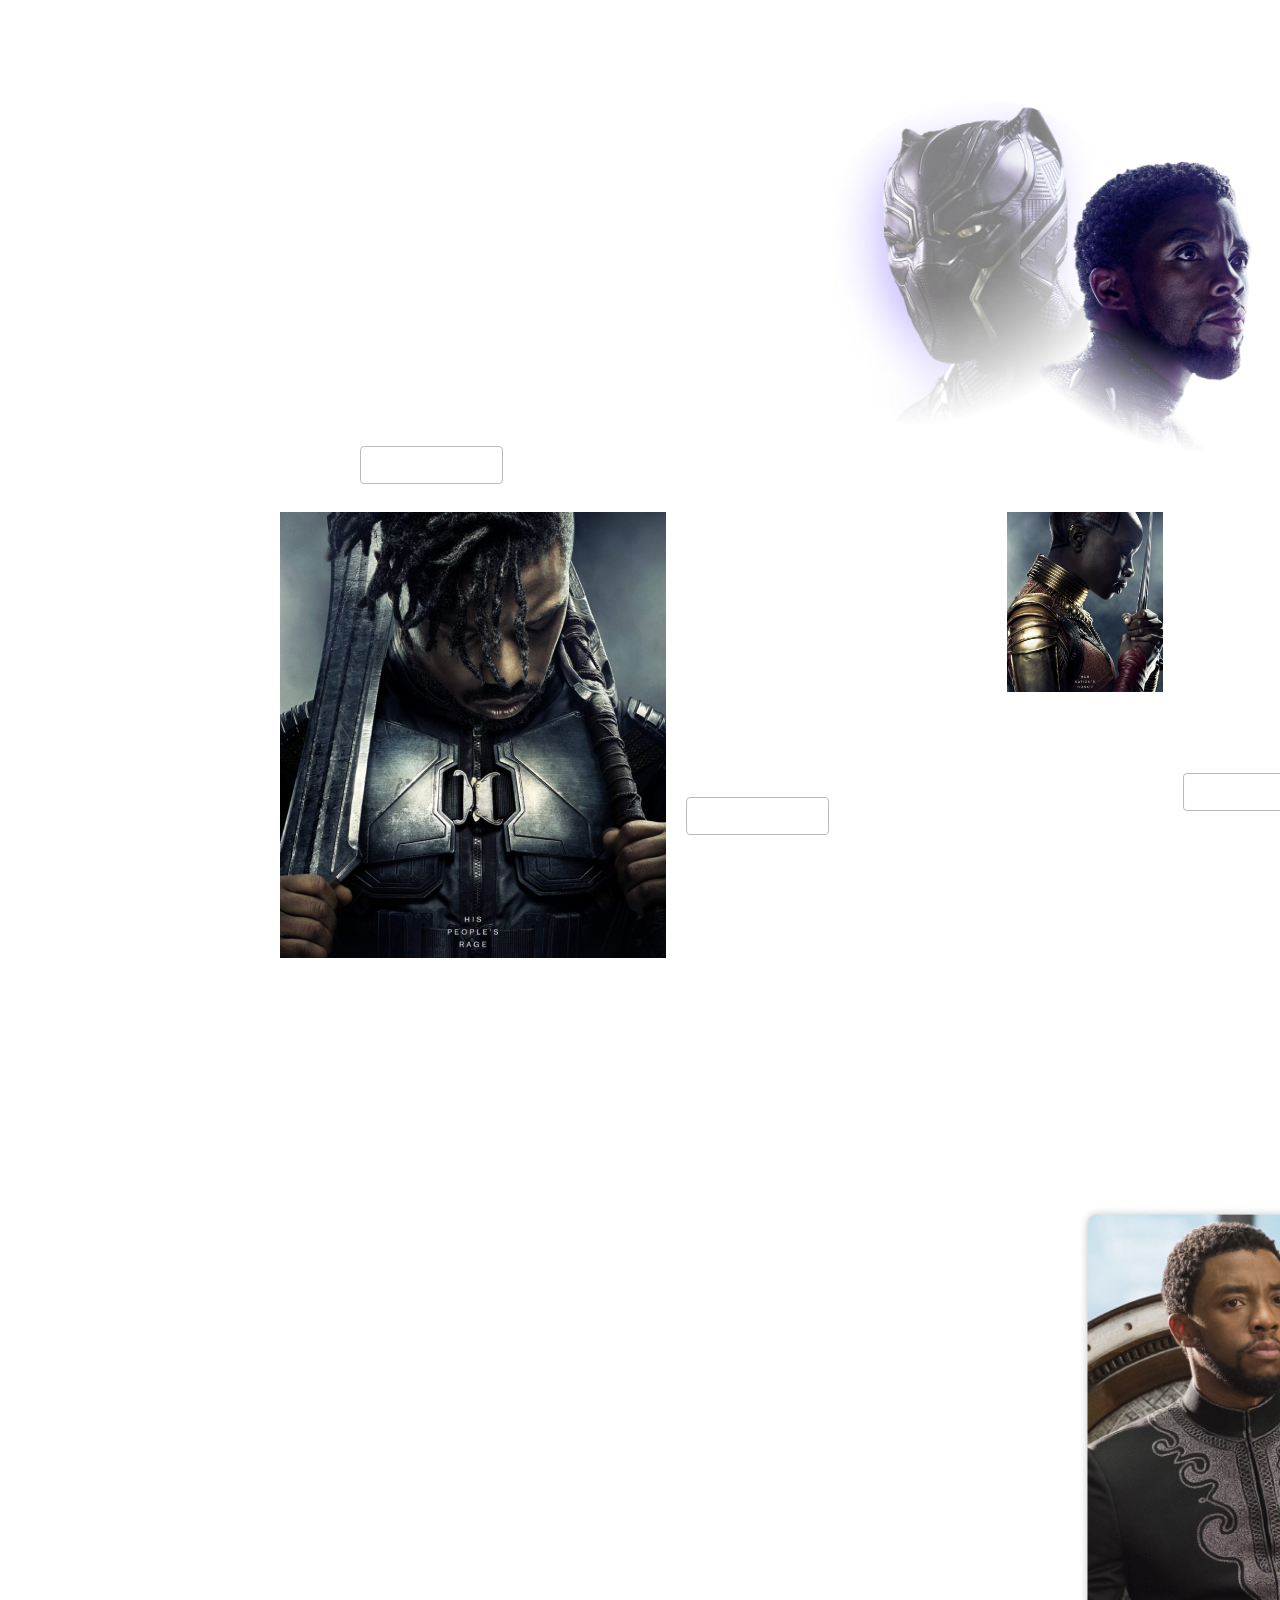
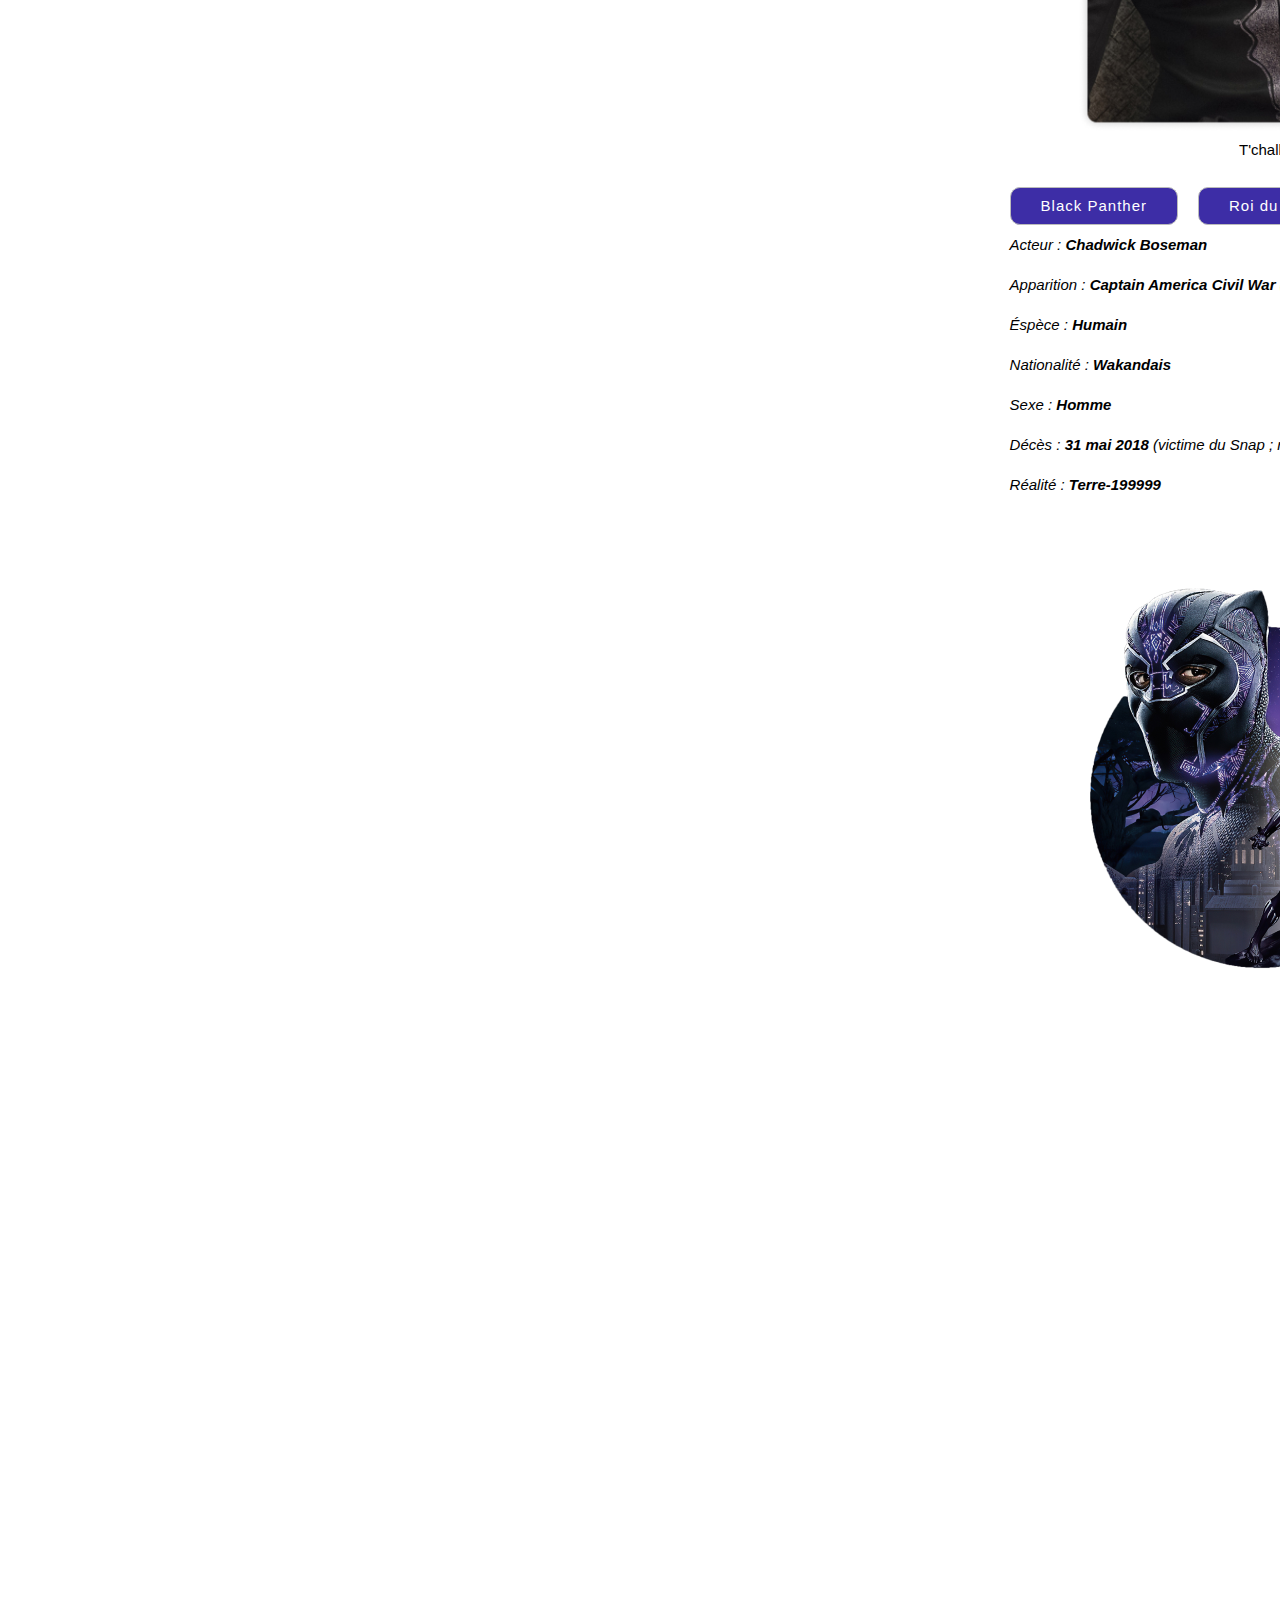
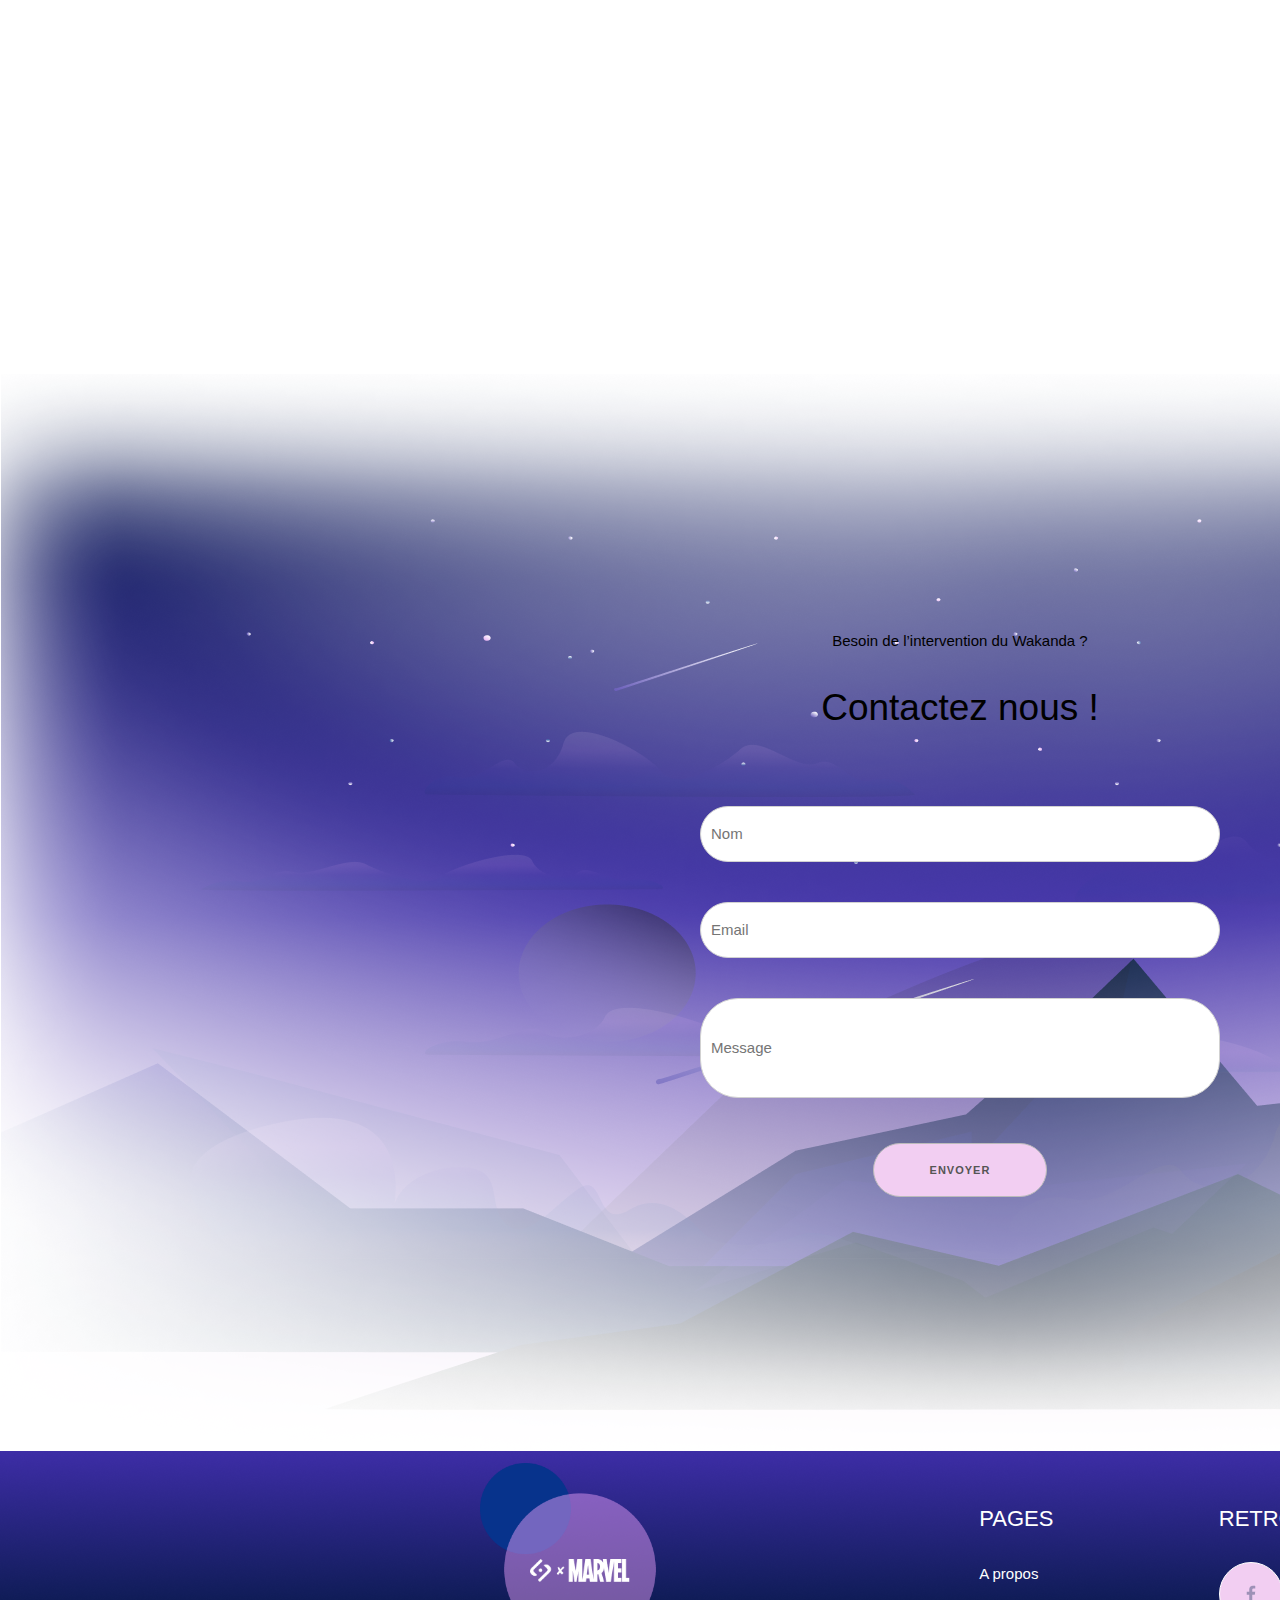
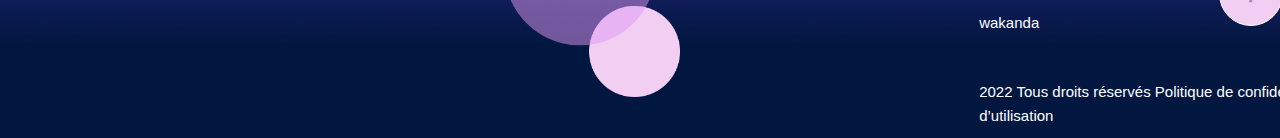
==== Code/index.html @ f147d917 "Ajout d'un effet de zoom dans le fichier HTML pour améliorer l'interaction utilisateur." ====
<!doctype html>
<html lang="fr">
<head>
    <meta charset="UTF-8">
    <meta content="width=device-width, user-scalable=no, initial-scale=1.0, maximum-scale=1.0, minimum-scale=1.0"
          name="viewport">
    <meta content="ie=edge" http-equiv="X-UA-Compatible">
    <link href="style.css" rel="stylesheet">
    <link rel="stylesheet" href="../skeleton.css">
    <link rel="stylesheet" href="../normalize.css">
    <title>Black Panther</title>
    <script src="script/zoom.js" defer></script>
</head>
<body>
<header style="color: white">
    <div class="container">
        <div class="row navigation_bar">
            <div class="six columns"><img alt="sayna x marvel" src="../All%20page/footer2.png"></div>
            <div class="six columns">
                <ul class="menu u-pull-right">
                    <li><a href="index.html">Accueil</a></li>
                    <li><a href="wakanda.html">Wakanda</a></li>
                    <li><a href="enigme.html">Enigme</a></li>
                </ul>
            </div>
        </div>
    </div>
    <div class="container">
        <div class="row">
            <div class="six columns text_header">
                <h1>Black Panther</h1>
                <h2>Wakanda Forever</h2>

                <p>En plus d' tre un ilm qui ait la part belle aux héroïnes, Black Panther rend
                    hommage aux cultures a ricaine et a ro-américaine. On évoque le
                    racisme, la colonisation et les violences contre les afro-américains.
                    Ce ilm marque tout une génération, “c’est 100% a ricain et c’est par ait”.</p>

                <button>Voir plus ></button>
            </div>
            <div class="six columns image_header"><img src="../Accueil/Pantherhome1..png" alt="black panther"></div>
        </div>
    </div>



</header>
<main style="color: white; text-align:justify;">
    <div>
        <div class="grandeImage"><img src="../Accueil/Pantherhome2.png" alt="homme avec 2 epees"></div>
        <div class="bar_text_image">
            <div class="bar_text">
                <h2>KILLMONGER</h2>

                <p>La sauvagerie de N'Jadaka alors qu'il servait dans une
                    unité d'opérations noires de l'armée américaine lui a
                    valu le surnom de Killmonger. D’origine Wakandaise,
                    et se sentant abandoné par sa nation, il cherche à
                    détroner T’Challa dans une quête vers le pourvoir.</p>

                <button>Voir plus ></button>
            </div>

            <div><img src="../Accueil/Pantherhome3.png" alt="femme avec petit epee" class="bar_image"></div>

            <div class="bar_text">
                <h2>Okoye</h2>

                <p>Okoye est le général des Dora Milaje (groupe d’élite
                    de femmes guerrières) et le chef des forces armées et
                    des renseignements wakandais. Témoin du
                    couronnement de T'Challa, elle se joint à lui dans de
                    nombreuses aventures.</p>

                <button>Voir plus ></button>
            </div>

            <div><img src="../Accueil/Pantherhome4.png" alt="femme agressive" class="bar_image"></div>
        </div>
    </div>
    <div>
        <div>
            <div class="espacement"> </div>
            <div class="container">
                <div class="row">
                    <div class="partie_gauche six columns">
                        <div>
                            <h2>Naissance d'un prince</h2>

                            <p>T'Challa est né au Wakanda, un pays isolationniste situé en Afrique, du monarque régnant
                                T'Chaka et de sa femme Ramonda. Il a finalement eu une sœur cadette nommée Shuri.
                                S'entraînant toute sa vie pour prendre la place de son père en tant que prochain Black
                                Panther, T'Challa est devenu un homme avec un esprit très actif et, malgré tous les
                                efforts de T'Chaka, une grande aversion pour la politique.</p>

                            <p>T'Challa est poli, respectueux et très attentionné envers les gens qu'il côtoie et qu'il
                                considère comme ses amis. Il est démontré qu'il a un grand respect envers les autres, en
                                particulier envers son père, T'Chaka. Il honore la tradition et les principes du Wakanda
                                et est prêt à agir chaque fois que cela est nécessaire. À la mort de son père, il était
                                disposé et prêt à prendre la place qui lui revenait en tant que roi du Wakanda. Bien
                                qu'il ne semble pas privilégier les combats, il a très vite tenté de venger la mort de
                                son père. Combattant honorable, T'Challa respecte ses adversaires et est prêt à épargner
                                la vie de ses ennemis. Cela étant dit, il n'est pas opposé à tuer ses adversaires dans
                                un combat et n'essaie pas toujours d'éviter les mesures mortelles pour les
                                neutraliser.</p>


                            <p>« Toute ma vie, je l'ai regardé porter le costume. Il pouvait soulever un homme à une
                                seule main et courir aussi vite qu'un zèbre. Puis il m'a dit qu'il était trop vieux pour
                                continuer à endosser le rôle de Black Panther; il me l'a alors passé afin de simplement
                                rester roi.</p>
                            <p>- Il me disait qu'il ne pouvait plus rentrer dans le costume.»</p>
                            <p>- T'Challa et Zuri</p>
                        </div>
                        <div>
                            <h2>Un heros vengeur</h2>

                            <p>« La mort, dans notre culture, n'est pas la fin. Pour nous, c'est plutôt un point de
                                départ. Le défunt n'a qu'à tendre les bras; et Bast et Sekhmet le guident jusqu'à
                                l'entrée de la grande vallée où il résidera à tout jamais.

                                – C'est une vision très pacifique.

                                – À l'image de mon père. Je ne suis pas mon père. »

                                — T'Challa et Natasha Romanoff

                                Black Panther Roi du Wakanda En vie Acteur : Chadwick Boseman Apparition : Captain
                                America Civil War (2016) Éspèce : humain Nationalité : Wakandais Sexe : Homme Suite à la
                                mort de son père dans l'attentat à la bombe orchestré par Helmut Zemo, terroriste
                                souhaitant la chute des Avengers, T'Challa avait entrepris de tuer le Soldat de l'hiver,
                                qui était largement considéré (à tort) comme responsable de l'attaque. Au cours de sa
                                tentative de trouver le Soldat de l'hiver, Black Panther avait rejoint une guerre civile
                                entre les Avengers, où il s'était rangé du côté d'Iron Man. T’Challa est alors animé par
                                son désir de vengeance de la mort de son père, ce qu’il partage avec Iron Man, tous deux
                                victimes de l’assassinat de leurs parents. Décès : 31 mai 2018 (victime du Snap ;
                                ressuscité par Hulk en 2023) (2016) Cependant, Black Panther apprend finalement en
                                capturant Zemo que c’était lui le seul responsable de la mort de son père, et que le
                                Soldat de l’hiver n’était alors qu’une arme entre les mains de Zemo. Se rendant compte
                                de la supercherie ainsi que de la voie sombre de la vengeance, T’Challa se promet de ne
                                plus permettre aux désirs de vengeance de le consumer à nouveau. Réalité : Terre-199999
                                « Quelle est la meilleure façon de protéger le Wakanda ? Je dois devenir un grand roi
                                baba, comme tu l'étais.

                                – Tu devras lutter. Pour ça, il te faudra t'entourer de personnes de confiance. Tu es un
                                homme bon, avec un grand cœur. C'est difficile pour un homme bon d'être roi. »

                                — T'Challa et T'Chaka</p>
                        </div>
                        <div>
                            <h2>Un heros protecteur et justicier</h2>

                            <p>« Tu as eu tort ! Vous avez tous eu tort ! Il ne fallait pas tourner le dos au reste du
                                monde. Nous avons laissé la peur d’être découverts nous empêcher de faire ce qui était
                                juste. Non père, non je ne peux pas rester ici avec toi. Tant qu’il sera sur le trône,
                                je ne saurai trouver le repos. C’est un monstre et c’est nous qui l’avons créé. Il faut
                                que je reprenne le pouvoir, il le faut ! Il faut que je corrige ces injustices. »</p>

                            <p>— T'Challa à T'Chaka</p>

                            <p>Il y a des siècles, alors que cinq tribus africaines se disputaient une météorite
                                composée de vibranium métallique extraterrestre, un chaman guerrier Bashenga, guidé par
                                la déesse panthère Bast, ingère une herbe en forme de cœur affectée par le métal et
                                acquiert des capacités surhumaines. Devenu le premier "Black Panther", il unit toutes
                                les tribus sauf la tribu des Jabari, et forme la nation du Wakanda. Au fil du temps, les
                                Wakandains utilisent le vibranium pour développer une technologie de pointe tout en
                                s'isolant du reste du monde et en se faisant passer pour un pays du tiers monde.</p>

                            <p>Après les événements qui se sont déroulés dans "Captain America : Civil War", T'Challa
                                revient chez lui prendre sa place sur le trône du Wakanda, une nation africaine
                                technologiquement très avancée. Néanmoins, T’Challa se retrouve rapidement mis au défi
                                pour obtenir le trône. Une fois couronné, il espère accomplir une tâche que son père n’a
                                pas pu mener à son terme : capturer Ulysse Klaw, un voleur qui a volé du vibranium.
                                Cette traque l’amènera à faire équipe avec l’agent de la CIA Everett Ross et les membres
                                de la Dora Milaje, les forces spéciales du Wakanda. Il découvrira également un secret
                                enfoui sur sa famille qui lui fera prendre conscience de la nécessité de s’ouvrir au
                                monde extérieur afin de ne pas répéter les erreurs de son père.</p>
                        </div>
                    </div>
                    <div class="partie_droite six columns">
                        <img class="positionnement" src="../Accueil/Pantherhome5.png" alt="t'challa">
                        <div class="rectangle_en_bas_image" style="color: black">
                            <div class="espacement"> </div>
                            <p style="text-align:center; text-transform: capitalize">t'challa</p>
                            <div class="bouton_lateral_droite">
                                <button>Black Panther</button>
                                <button>Roi du Wakanda</button>
                                <button>En vie</button>
                            </div>
                            <address style="line-height: 40px">
                                Acteur : <span>Chadwick Boseman</span> <br>

                                Apparition : <span>Captain America Civil War (2016)</span> <br>

                                Éspèce : <span>Humain</span> <br>

                                Nationalité : <span>Wakandais</span> <br>

                                Sexe : <span>Homme</span> <br>

                                Décès : <span>31 mai 2018</span> (victime du Snap ; ressuscité par Hulk en 2023) <span>(2016)</span> <br>

                                Réalité : <span>Terre-199999</span>
                            </address>
                        </div>
                        <img src="../Accueil/Pantherhome6.png" alt="black panther" class="zoom_image_1">
                    </div>
                </div>
            </div>
        </div>
</div>


    <div class="formulaire">
        <p>Besoin de l’intervention du Wakanda ?</p>

        <p>Contactez nous !</p>
        <form>
            <label for="name" hidden="hidden">Nom</label><br>
            <input id="name" name="name" type="text" placeholder="Nom"><br>
            <label for="email" hidden="hidden">Email</label>
            <input id="email" name="email" type="email" placeholder="Email"><br>
            <label for="text" hidden="hidden">Message</label>
            <input id="text" name="text" type="text" placeholder="Message">
        </form>

        <input type="submit" value="Envoyer">
    </div>
</main>

<footer>
    <div class="container">
        <div class="row">
            <div class="image_footer six columns">
                <div class="espacement_footer_gauche"> </div>
                <div class="image_footer1"><img src="../All%20page/footer1.png" alt="image fond marvel"></div>
                <div class="image_footer2"><img src="../All%20page/footer2.png" alt="sayna x marvel"></div>
            </div>
            <div class="container six columns">
                <div class="espacement_footer_droite"> </div>
                <div class="row">
                    <div class="six columns text_footer">
                        <p>pages</p>
                        <p>A propos</p>
                        <p>wakanda</p>
                    </div>
                    <div class="six columns text_footer">
                        <p>RETROUVEZ NOUS</p>
                        <div class="image_footer_reseau_sociaux">
                            <div><img alt="icon facebook" src="../All%20page/icon_facebook.png" style="background-color: #F2CEF2;"></div>
                            <div><img alt="icon instagram" src="../All%20page/icon_instagram.png" style="background-color:#DF99F2;"></div>
                            <div><img alt="icon twitter" src="../All%20page/icon_twitter.png" style="background-color: #3D2DA6;"></div>
                            <div><img alt="icon tiktok" src="../All%20page/icon_tiktok.png" style="background-color: #07338C;"></div>
                        </div>
                    </div>
                </div>

                <div class="twelve columns" style="width: 503px; color: white; padding-top: 20px">
                    <span>2022 Tous droits réservés</span>

                    <span>Politique de confidentialité</span>

                    <span>Conditions d’utilisation</span>
                </div>

            </div>
        </div>
    </div>




</footer>
</body>
</html>
---- Code/style.css ----
@font-face {
    font-family: "wakanda f";
    src: url("../Polices/wakanda-forever-regular.ttf");
}

body {
    background-image: url("../All page/arrière_plan.png");
    width: 1580px;
    background-repeat: no-repeat;
}

.menu {
    display: flex;
    align-items: center;
    justify-content: center;
    color: white;
    list-style-type: none;
    gap: 50px;
}

.menu li a {
    text-decoration: none;
    color: white;
    font-family: panthera, serif;
}

.navigation_bar {
    padding: 20px;
}

.image_header img{
    width: 570px;
}

.text_header {
    padding-left: 50px;
}

.text_header p {
    width: 412px;
}

.grandeImage {
    float: left;
    padding-left: 280px;
}

.bar_text_image {
    display: flex;
}

.espacement {
    height: 150px;
}

.bar_image {
    height: 180px;
}

.bar_text {
    text-align: justify;
    padding: 20px;
    color: white;
}

.formulaire {
    display: flex;
    flex-direction: column;
    align-items: center;
    justify-content: center;
    background-image: url("../Accueil/Pantherhome7.png");
    height: 1077px;
    width: 1920px;
    color: black;
}

.formulaire input:not(input[type=submit]) {
    margin: 20px 0;
    border-radius: 38px;
}

.formulaire p:nth-of-type(2){
    font-size: 37px;
}

.formulaire input[type=text], .formulaire input[type=email] {
    width: 520px;
    height: 56px;
}

.formulaire form input:last-of-type {
    height: 100px;
}

.formulaire input[type=submit] {
    width: 174px;
    height: 54px;
    border-radius: 38px;
    background-color: #F2CEF2;
}

footer {
    background-image: url("../All page/back_footer.png");
    width: 1920px;
    height: 287px;
}

.image_footer1 img {
    width: 200px;
}

.image_footer2 img {
    width: 100px;
    position: relative;
    top: -145px;
    left: 50px;
}

.image_footer {
    width: 200px;
    height: 234px;
    left: 100px;
}

.image_footer_reseau_sociaux {
    display: flex;
    gap: 32px;
}

.image_footer_reseau_sociaux img{
    border: 1px solid white;
    border-radius: 32px;
    padding: 20px;
}

.text_footer {
    color: white;
}

.text_footer p:first-of-type {
    font-size: 22px;
    text-transform: uppercase;
}

.espacement_footer_gauche {
    height: 12px;
}

.espacement_footer_droite {
    height: 50px;
}

.rectangle_en_bas_image {
    border: 1px white solid;
    border-radius: 20px;
    width: 510px;
    height: 500px;
    padding: 55px;
    background-color: white;
}

.bouton_lateral_droite {
    display: flex;
    gap: 20px;
}

.bouton_lateral_droite button {
    background-color: #3D2DA6;
    border-radius: 10px;
    color: white;
}

.positionnement {
    position: relative;
    top: 200px;
}

.partie_droite {
    display: flex;
    flex-direction: column;
    justify-content: center;
    align-items: center;
}

.partie_droite {
    padding-left: 450px;
}

address span {
    font-weight: bold;
}

@font-face {
    font-family: panthera;
    src: url("../Polices/panthera.otf");
}

@font-face {
    font-family: BEYNO;
    src: url("../Polices/BEYNO.ttf");
}

h1 {
    font-family: panthera, serif;
    font-size: 68px;
}

h2 {
    font-family: BEYNO, serif;
    font-size: 32px;
}
---- skeleton.css ----
/*
* Skeleton V2.0.4
* Copyright 2014, Dave Gamache
* www.getskeleton.com
* Free to use under the MIT license.
* http://www.opensource.org/licenses/mit-license.php
* 12/29/2014
*/


/* Table of contents
––––––––––––––––––––––––––––––––––––––––––––––––––
- Grid
- Base Styles
- Typography
- Links
- Buttons
- Forms
- Lists
- Code
- Tables
- Spacing
- Utilities
- Clearing
- Media Queries
*/


/* Grid
–––––––––––––––––––––––––––––––––––––––––––––––––– */
.container {
  position: relative;
  width: 100%;
  max-width: 960px;
  margin: 0 auto;
  padding: 0 20px;
  box-sizing: border-box; }
.column,
.columns {
  width: 100%;
  float: left;
  box-sizing: border-box; }

/* For devices larger than 400px */
@media (min-width: 400px) {
  .container {
    width: 85%;
    padding: 0; }
}

/* For devices larger than 550px */
@media (min-width: 550px) {
  .container {
    width: 80%; }
  .column,
  .columns {
    margin-left: 4%; }
  .column:first-child,
  .columns:first-child {
    margin-left: 0; }

  .one.column,
  .one.columns                    { width: 4.66666666667%; }
  .two.columns                    { width: 13.3333333333%; }
  .three.columns                  { width: 22%;            }
  .four.columns                   { width: 30.6666666667%; }
  .five.columns                   { width: 39.3333333333%; }
  .six.columns                    { width: 48%;            }
  .seven.columns                  { width: 56.6666666667%; }
  .eight.columns                  { width: 65.3333333333%; }
  .nine.columns                   { width: 74.0%;          }
  .ten.columns                    { width: 82.6666666667%; }
  .eleven.columns                 { width: 91.3333333333%; }
  .twelve.columns                 { width: 100%; margin-left: 0; }

  .one-third.column               { width: 30.6666666667%; }
  .two-thirds.column              { width: 65.3333333333%; }

  .one-half.column                { width: 48%; }

  /* Offsets */
  .offset-by-one.column,
  .offset-by-one.columns          { margin-left: 8.66666666667%; }
  .offset-by-two.column,
  .offset-by-two.columns          { margin-left: 17.3333333333%; }
  .offset-by-three.column,
  .offset-by-three.columns        { margin-left: 26%;            }
  .offset-by-four.column,
  .offset-by-four.columns         { margin-left: 34.6666666667%; }
  .offset-by-five.column,
  .offset-by-five.columns         { margin-left: 43.3333333333%; }
  .offset-by-six.column,
  .offset-by-six.columns          { margin-left: 52%;            }
  .offset-by-seven.column,
  .offset-by-seven.columns        { margin-left: 60.6666666667%; }
  .offset-by-eight.column,
  .offset-by-eight.columns        { margin-left: 69.3333333333%; }
  .offset-by-nine.column,
  .offset-by-nine.columns         { margin-left: 78.0%;          }
  .offset-by-ten.column,
  .offset-by-ten.columns          { margin-left: 86.6666666667%; }
  .offset-by-eleven.column,
  .offset-by-eleven.columns       { margin-left: 95.3333333333%; }

  .offset-by-one-third.column,
  .offset-by-one-third.columns    { margin-left: 34.6666666667%; }
  .offset-by-two-thirds.column,
  .offset-by-two-thirds.columns   { margin-left: 69.3333333333%; }

  .offset-by-one-half.column,
  .offset-by-one-half.columns     { margin-left: 52%; }

}


/* Base Styles
–––––––––––––––––––––––––––––––––––––––––––––––––– */
/* NOTE
html is set to 62.5% so that all the REM measurements throughout Skeleton
are based on 10px sizing. So basically 1.5rem = 15px :) */
html {
  font-size: 62.5%; }
body {
  font-size: 1.5em; /* currently ems cause chrome bug misinterpreting rems on body element */
  line-height: 1.6;
  font-weight: 400;
  font-family: "Raleway", "HelveticaNeue", "Helvetica Neue", Helvetica, Arial, sans-serif;
  color: #222; }


/* Typography
–––––––––––––––––––––––––––––––––––––––––––––––––– */
h1, h2, h3, h4, h5, h6 {
  margin-top: 0;
  margin-bottom: 2rem;
  font-weight: 300; }
h1 { font-size: 4.0rem; line-height: 1.2;  letter-spacing: -.1rem;}
h2 { font-size: 3.6rem; line-height: 1.25; letter-spacing: -.1rem; }
h3 { font-size: 3.0rem; line-height: 1.3;  letter-spacing: -.1rem; }
h4 { font-size: 2.4rem; line-height: 1.35; letter-spacing: -.08rem; }
h5 { font-size: 1.8rem; line-height: 1.5;  letter-spacing: -.05rem; }
h6 { font-size: 1.5rem; line-height: 1.6;  letter-spacing: 0; }

/* Larger than phablet */
@media (min-width: 550px) {
  h1 { font-size: 5.0rem; }
  h2 { font-size: 4.2rem; }
  h3 { font-size: 3.6rem; }
  h4 { font-size: 3.0rem; }
  h5 { font-size: 2.4rem; }
  h6 { font-size: 1.5rem; }
}

p {
  margin-top: 0; }


/* Links
–––––––––––––––––––––––––––––––––––––––––––––––––– */
a {
  color: #1EAEDB; }
a:hover {
  color: #0FA0CE; }


/* Buttons
–––––––––––––––––––––––––––––––––––––––––––––––––– */
.button,
button,
input[type="submit"],
input[type="reset"],
input[type="button"] {
  display: inline-block;
  height: 38px;
  padding: 0 30px;
  color: #555;
  text-align: center;
  font-size: 11px;
  font-weight: 600;
  line-height: 38px;
  letter-spacing: .1rem;
  text-transform: uppercase;
  text-decoration: none;
  white-space: nowrap;
  background-color: transparent;
  border-radius: 4px;
  border: 1px solid #bbb;
  cursor: pointer;
  box-sizing: border-box; }
.button:hover,
button:hover,
input[type="submit"]:hover,
input[type="reset"]:hover,
input[type="button"]:hover,
.button:focus,
button:focus,
input[type="submit"]:focus,
input[type="reset"]:focus,
input[type="button"]:focus {
  color: #333;
  border-color: #888;
  outline: 0; }
.button.button-primary,
button.button-primary,
input[type="submit"].button-primary,
input[type="reset"].button-primary,
input[type="button"].button-primary {
  color: #FFF;
  background-color: #33C3F0;
  border-color: #33C3F0; }
.button.button-primary:hover,
button.button-primary:hover,
input[type="submit"].button-primary:hover,
input[type="reset"].button-primary:hover,
input[type="button"].button-primary:hover,
.button.button-primary:focus,
button.button-primary:focus,
input[type="submit"].button-primary:focus,
input[type="reset"].button-primary:focus,
input[type="button"].button-primary:focus {
  color: #FFF;
  background-color: #1EAEDB;
  border-color: #1EAEDB; }


/* Forms
–––––––––––––––––––––––––––––––––––––––––––––––––– */
input[type="email"],
input[type="number"],
input[type="search"],
input[type="text"],
input[type="tel"],
input[type="url"],
input[type="password"],
textarea,
select {
  height: 38px;
  padding: 6px 10px; /* The 6px vertically centers text on FF, ignored by Webkit */
  background-color: #fff;
  border: 1px solid #D1D1D1;
  border-radius: 4px;
  box-shadow: none;
  box-sizing: border-box; }
/* Removes awkward default styles on some inputs for iOS */
input[type="email"],
input[type="number"],
input[type="search"],
input[type="text"],
input[type="tel"],
input[type="url"],
input[type="password"],
textarea {
  -webkit-appearance: none;
     -moz-appearance: none;
          appearance: none; }
textarea {
  min-height: 65px;
  padding-top: 6px;
  padding-bottom: 6px; }
input[type="email"]:focus,
input[type="number"]:focus,
input[type="search"]:focus,
input[type="text"]:focus,
input[type="tel"]:focus,
input[type="url"]:focus,
input[type="password"]:focus,
textarea:focus,
select:focus {
  border: 1px solid #33C3F0;
  outline: 0; }
label,
legend {
  display: block;
  margin-bottom: .5rem;
  font-weight: 600; }
fieldset {
  padding: 0;
  border-width: 0; }
input[type="checkbox"],
input[type="radio"] {
  display: inline; }
label > .label-body {
  display: inline-block;
  margin-left: .5rem;
  font-weight: normal; }


/* Lists
–––––––––––––––––––––––––––––––––––––––––––––––––– */
ul {
  list-style: circle inside; }
ol {
  list-style: decimal inside; }
ol, ul {
  padding-left: 0;
  margin-top: 0; }
ul ul,
ul ol,
ol ol,
ol ul {
  margin: 1.5rem 0 1.5rem 3rem;
  font-size: 90%; }
li {
  margin-bottom: 1rem; }


/* Code
–––––––––––––––––––––––––––––––––––––––––––––––––– */
code {
  padding: .2rem .5rem;
  margin: 0 .2rem;
  font-size: 90%;
  white-space: nowrap;
  background: #F1F1F1;
  border: 1px solid #E1E1E1;
  border-radius: 4px; }
pre > code {
  display: block;
  padding: 1rem 1.5rem;
  white-space: pre; }


/* Tables
–––––––––––––––––––––––––––––––––––––––––––––––––– */
th,
td {
  padding: 12px 15px;
  text-align: left;
  border-bottom: 1px solid #E1E1E1; }
th:first-child,
td:first-child {
  padding-left: 0; }
th:last-child,
td:last-child {
  padding-right: 0; }


/* Spacing
–––––––––––––––––––––––––––––––––––––––––––––––––– */
button,
.button {
  margin-bottom: 1rem; }
input,
textarea,
select,
fieldset {
  margin-bottom: 1.5rem; }
pre,
blockquote,
dl,
figure,
table,
p,
ul,
ol,
form {
  margin-bottom: 2.5rem; }


/* Utilities
–––––––––––––––––––––––––––––––––––––––––––––––––– */
.u-full-width {
  width: 100%;
  box-sizing: border-box; }
.u-max-full-width {
  max-width: 100%;
  box-sizing: border-box; }
.u-pull-right {
  float: right; }
.u-pull-left {
  float: left; }


/* Misc
–––––––––––––––––––––––––––––––––––––––––––––––––– */
hr {
  margin-top: 3rem;
  margin-bottom: 3.5rem;
  border-width: 0;
  border-top: 1px solid #E1E1E1; }


/* Clearing
–––––––––––––––––––––––––––––––––––––––––––––––––– */

/* Self Clearing Goodness */
.container:after,
.row:after,
.u-cf {
  content: "";
  display: table;
  clear: both; }


/* Media Queries
–––––––––––––––––––––––––––––––––––––––––––––––––– */
/*
Note: The best way to structure the use of media queries is to create the queries
near the relevant code. For example, if you wanted to change the styles for buttons
on small devices, paste the mobile query code up in the buttons section and style it
there.
*/


/* Larger than mobile */
@media (min-width: 400px) {}

/* Larger than phablet (also point when grid becomes active) */
@media (min-width: 550px) {}

/* Larger than tablet */
@media (min-width: 750px) {}

/* Larger than desktop */
@media (min-width: 1000px) {}

/* Larger than Desktop HD */
@media (min-width: 1200px) {}
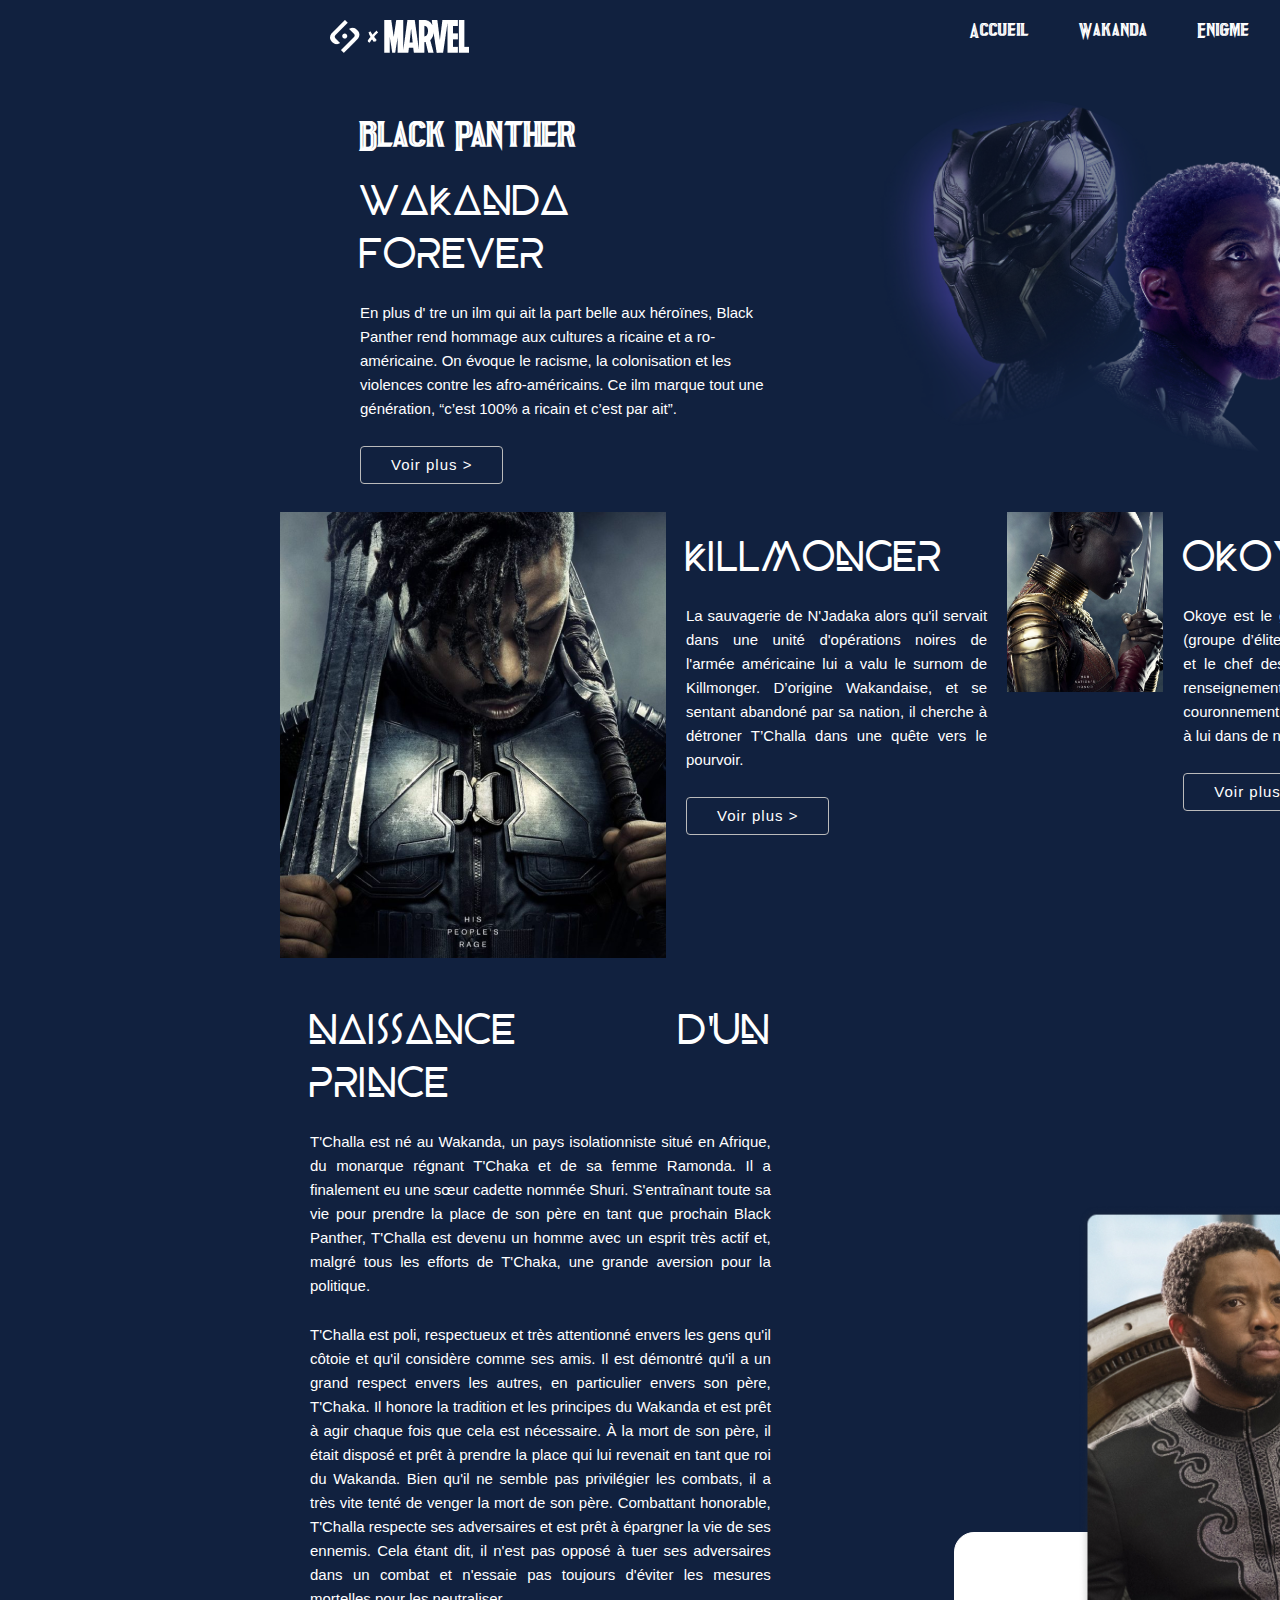
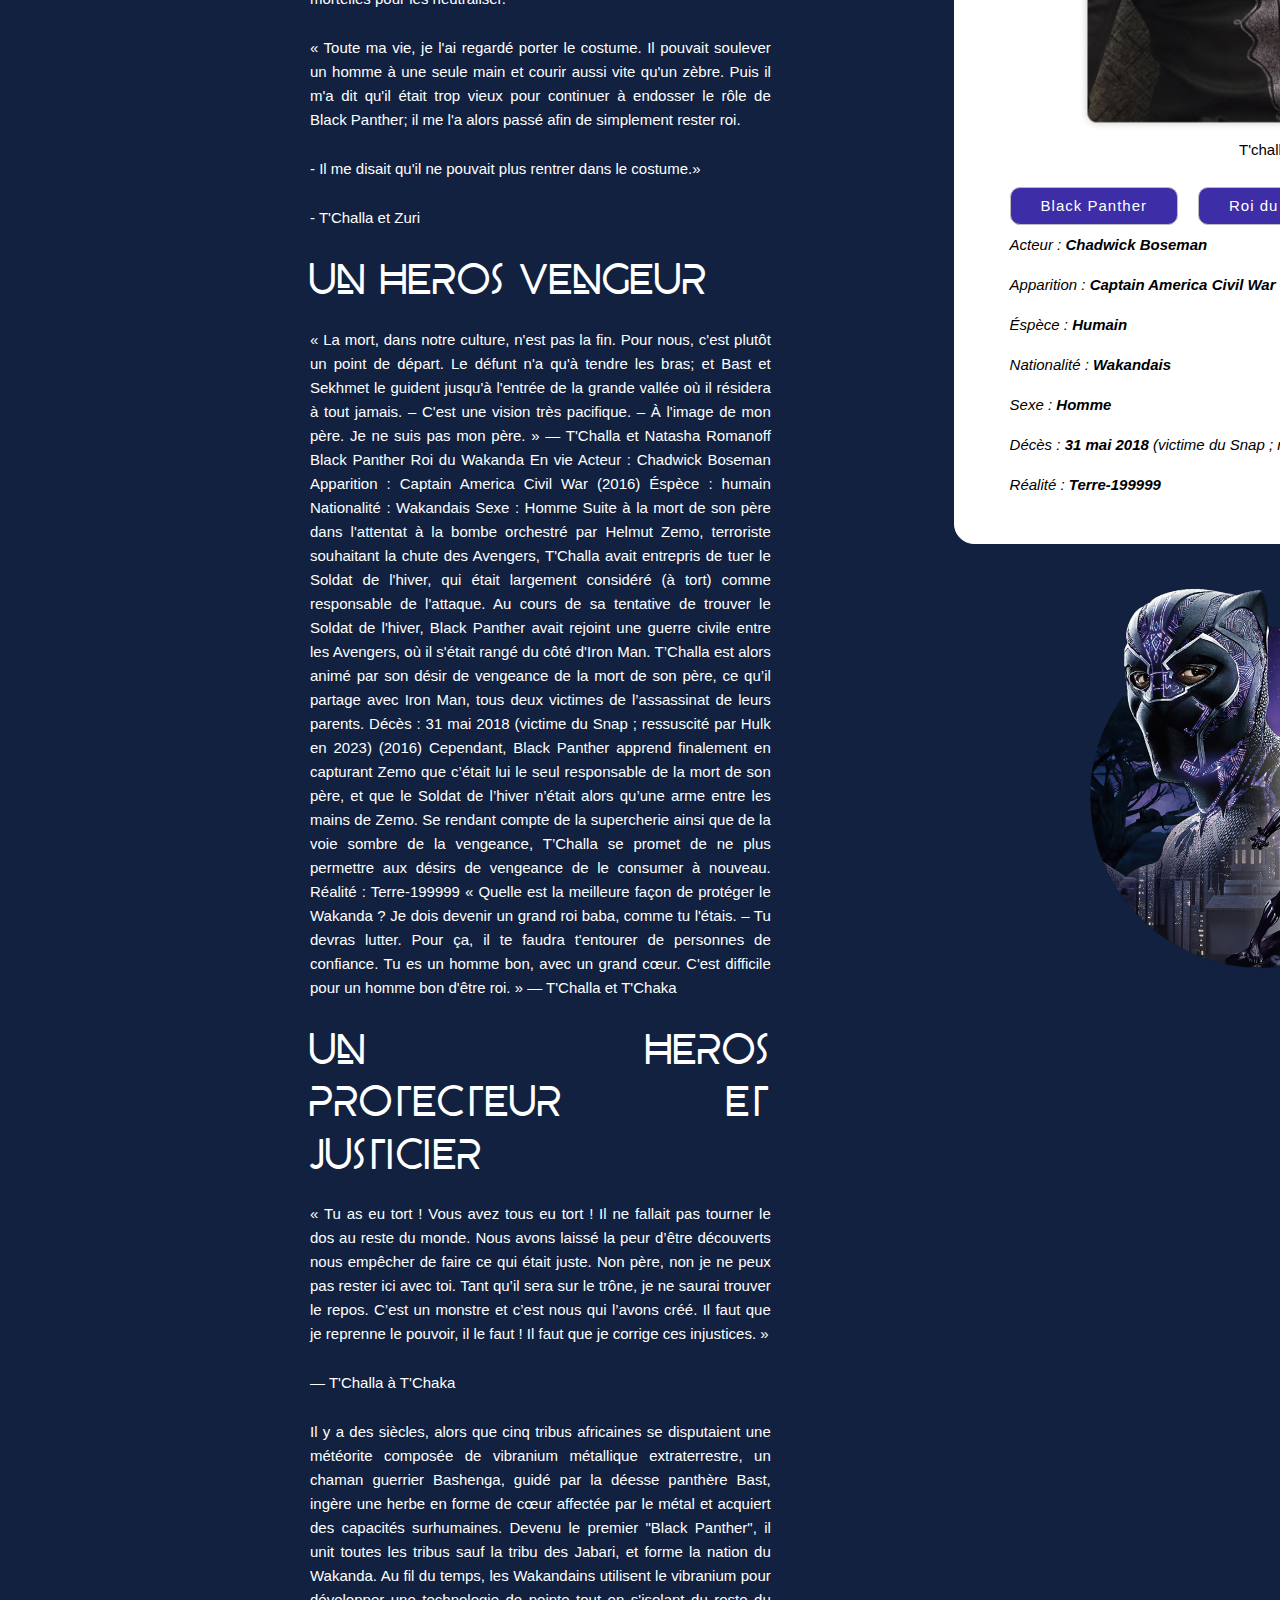
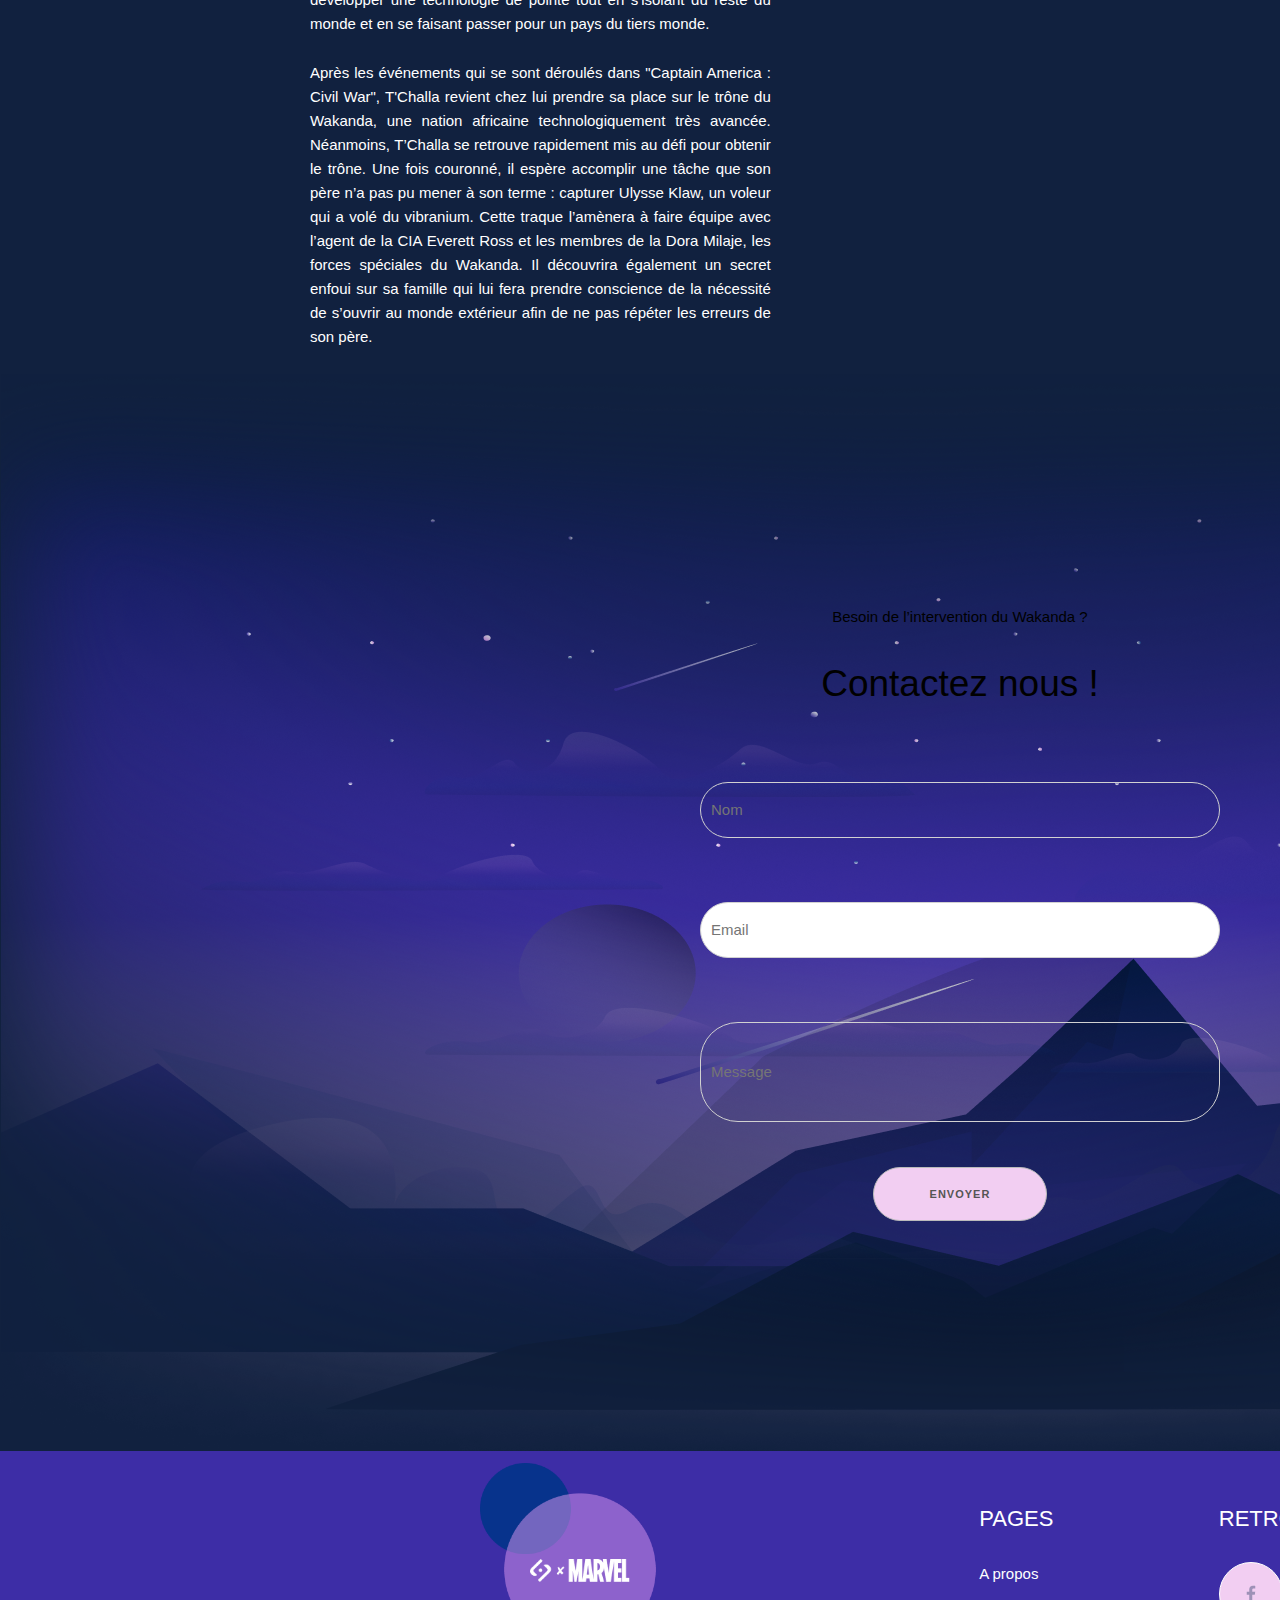
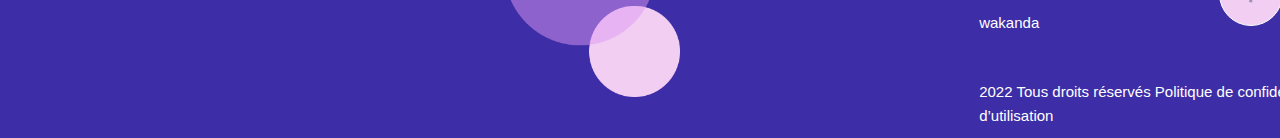
==== commit 6d504f2e: "Liaision avec style3.css du fichier index" ====
--- a/Code/index.html
+++ b/Code/index.html
@@ -1,6 +1,7 @@
 <!doctype html>
 <html lang="fr">
 <head>
+    <link rel="stylesheet" type="text/css" href="style3.css"/>
     <meta charset="UTF-8">
     <meta content="width=device-width, user-scalable=no, initial-scale=1.0, maximum-scale=1.0, minimum-scale=1.0"
           name="viewport">
--- a/Code/style3.css
+++ b/Code/style3.css
@@ -0,0 +1,66 @@
+.image_header {
+    width: 900px;
+    position: relative;
+    top: 0;
+    left: 50px;
+}
+
+.text_imahe_header {
+    display: flex;
+}
+
+.text_header_dans_contour {
+    background-image: url("../Enigme/Pantherenigme2.png");
+}
+
+.bg_img {
+    background-image: url("../Enigme/Pantherenigme2.png");
+    width: 784px;
+    height: 487px;
+    display: flex;
+    flex-direction: column;
+    align-items: center;
+    justify-content: center;
+}
+
+.bg_img p {
+    width: 550px;
+}
+
+.espacement_text_header {
+    position: relative;
+    bottom: 58px;
+}
+
+form {
+    display: flex;
+    flex-direction: column;
+    align-items: center;
+    justify-content: center;
+}
+
+form input[type=text]{
+    background: none;
+    width: 520px;
+    height: 56px;
+    border-radius: 38px;
+    margin-bottom: 80px;
+}
+
+form input[type=submit]{
+    width: 174px;
+    height: 54px;
+    border-radius: 38px;
+    background-color: #F2CEF2;
+}
+
+@font-face {
+    font-family: "wakanda f";
+    src: url("../Polices/wakanda-forever-regular.ttf");
+}
+
+h2 {
+    font-family: panthera, serif;
+    font-size: 68px;
+}
+
--- a/Code/style.css
+++ b/Code/style.css
@@ -4,9 +4,12 @@
 }
 
 body {
-    background-image: url("../All page/arrière_plan.png");
+    background: radial-gradient(circle at top left,
+    rgba(17, 33, 63, 1) 100%,
+    rgba(189, 189, 189, 1) 100%,
+    rgba(2, 23, 64, 0.8) 100%,
+    rgba(2, 23, 64, 0) 100%);
     width: 1580px;
-    background-repeat: no-repeat;
 }
 
 .menu {
@@ -100,7 +103,9 @@
 }
 
 footer {
-    background-image: url("../All page/back_footer.png");
+    background: linear-gradient(to bottom,
+    rgba(61, 45, 166, 1) 100%,
+    rgba(2, 23, 64, 1) 100%);
     width: 1920px;
     height: 287px;
 }
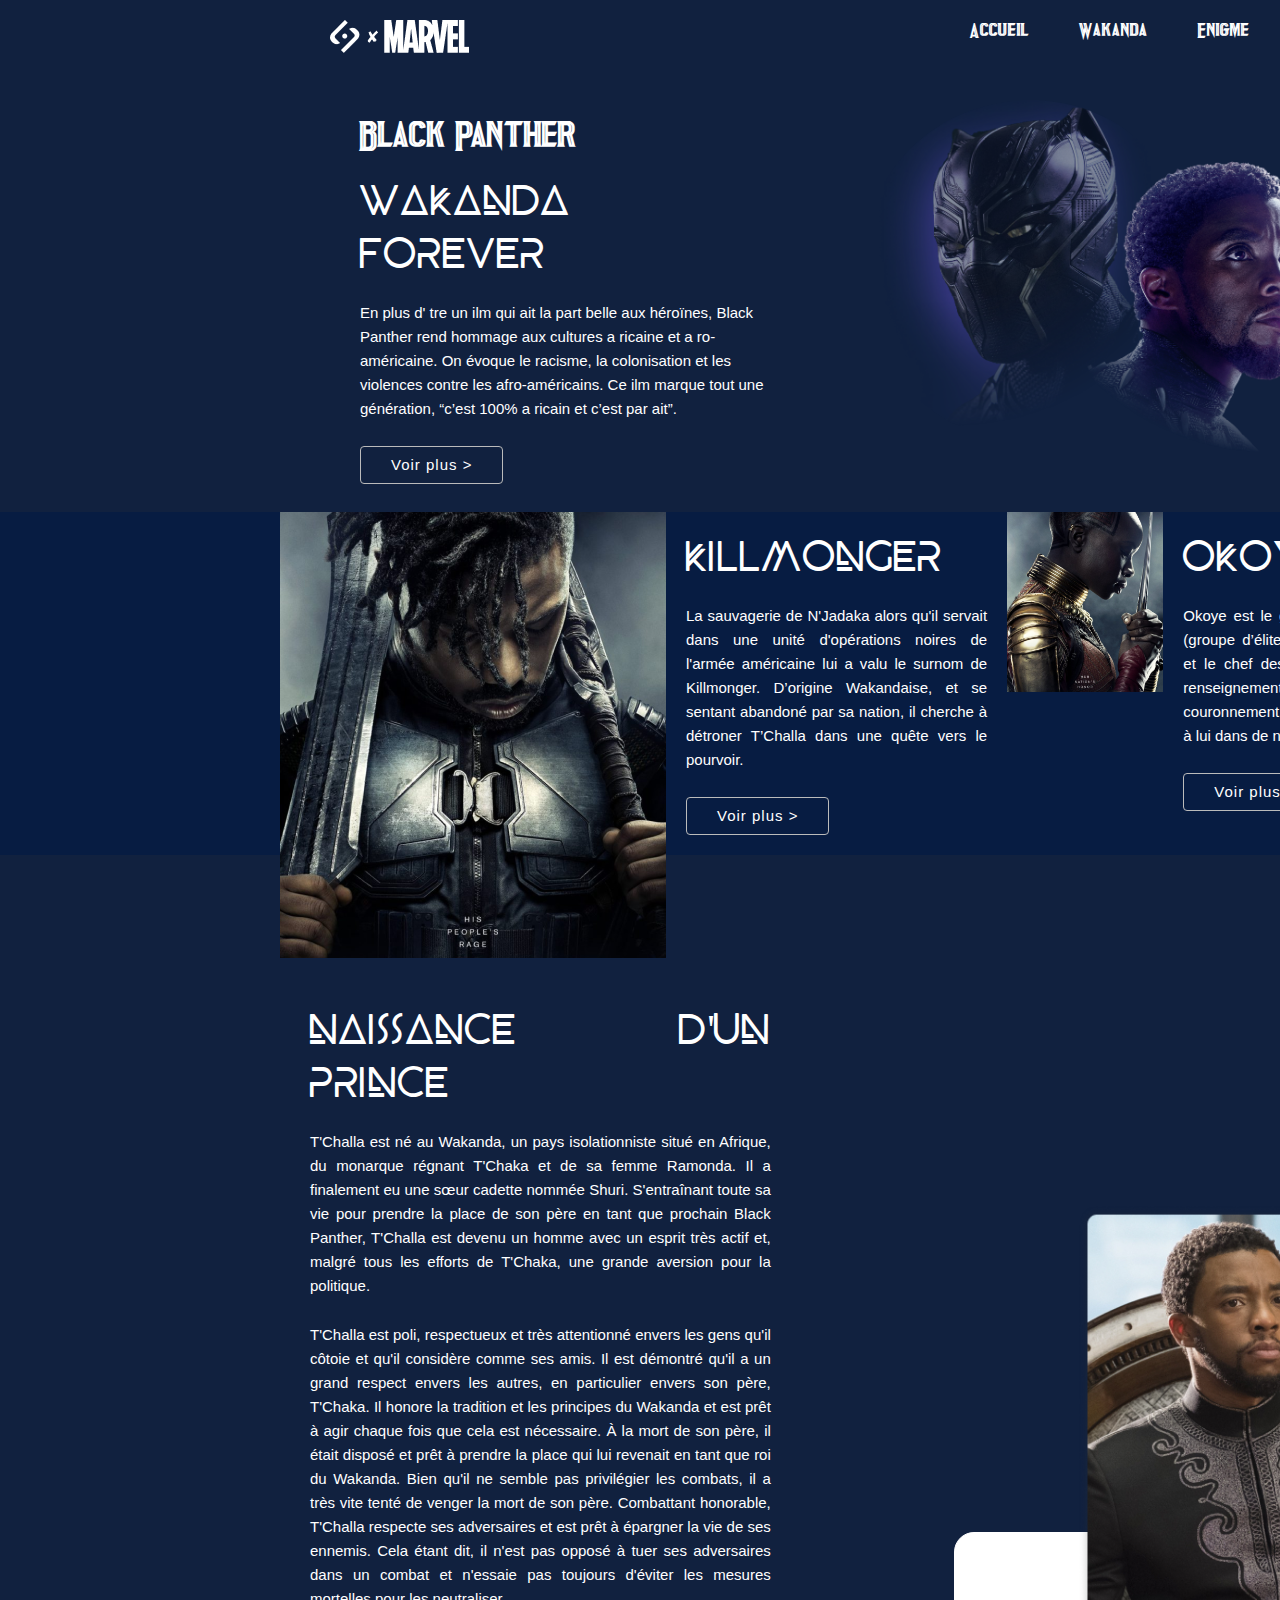
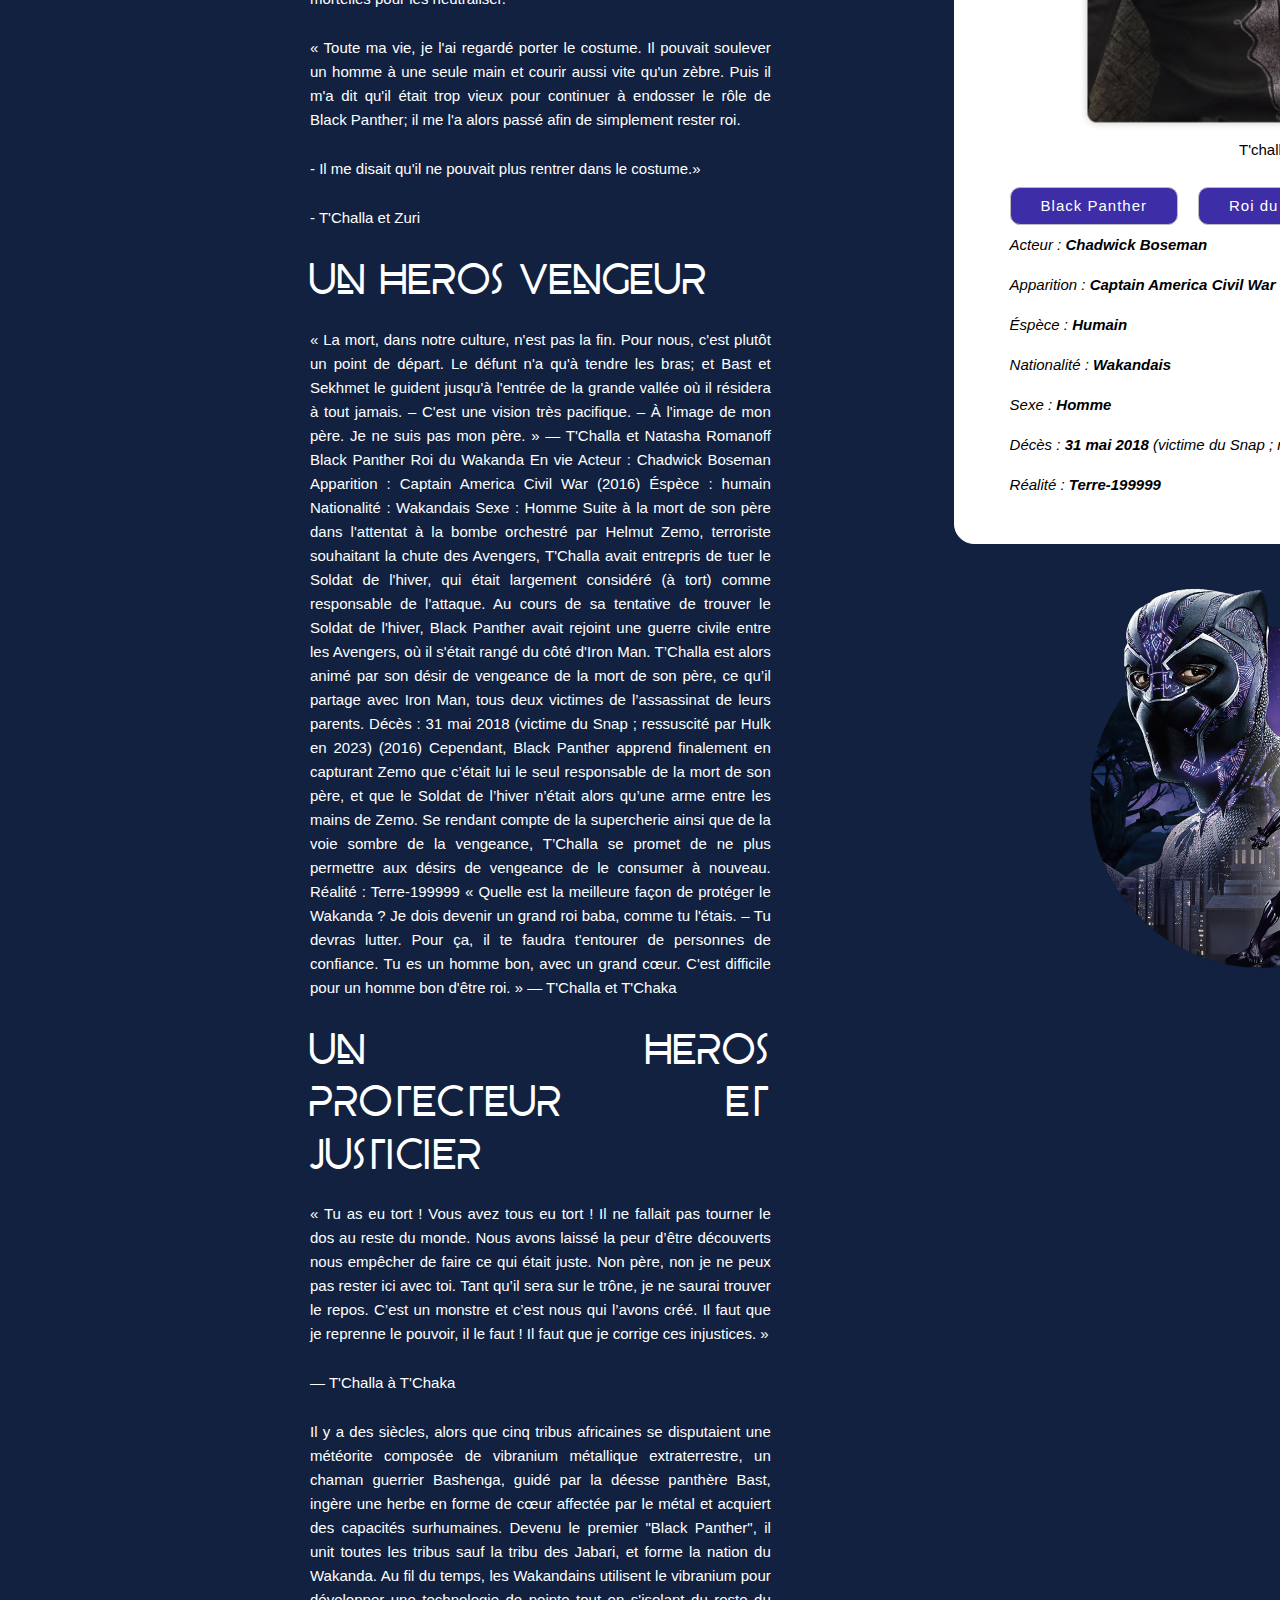
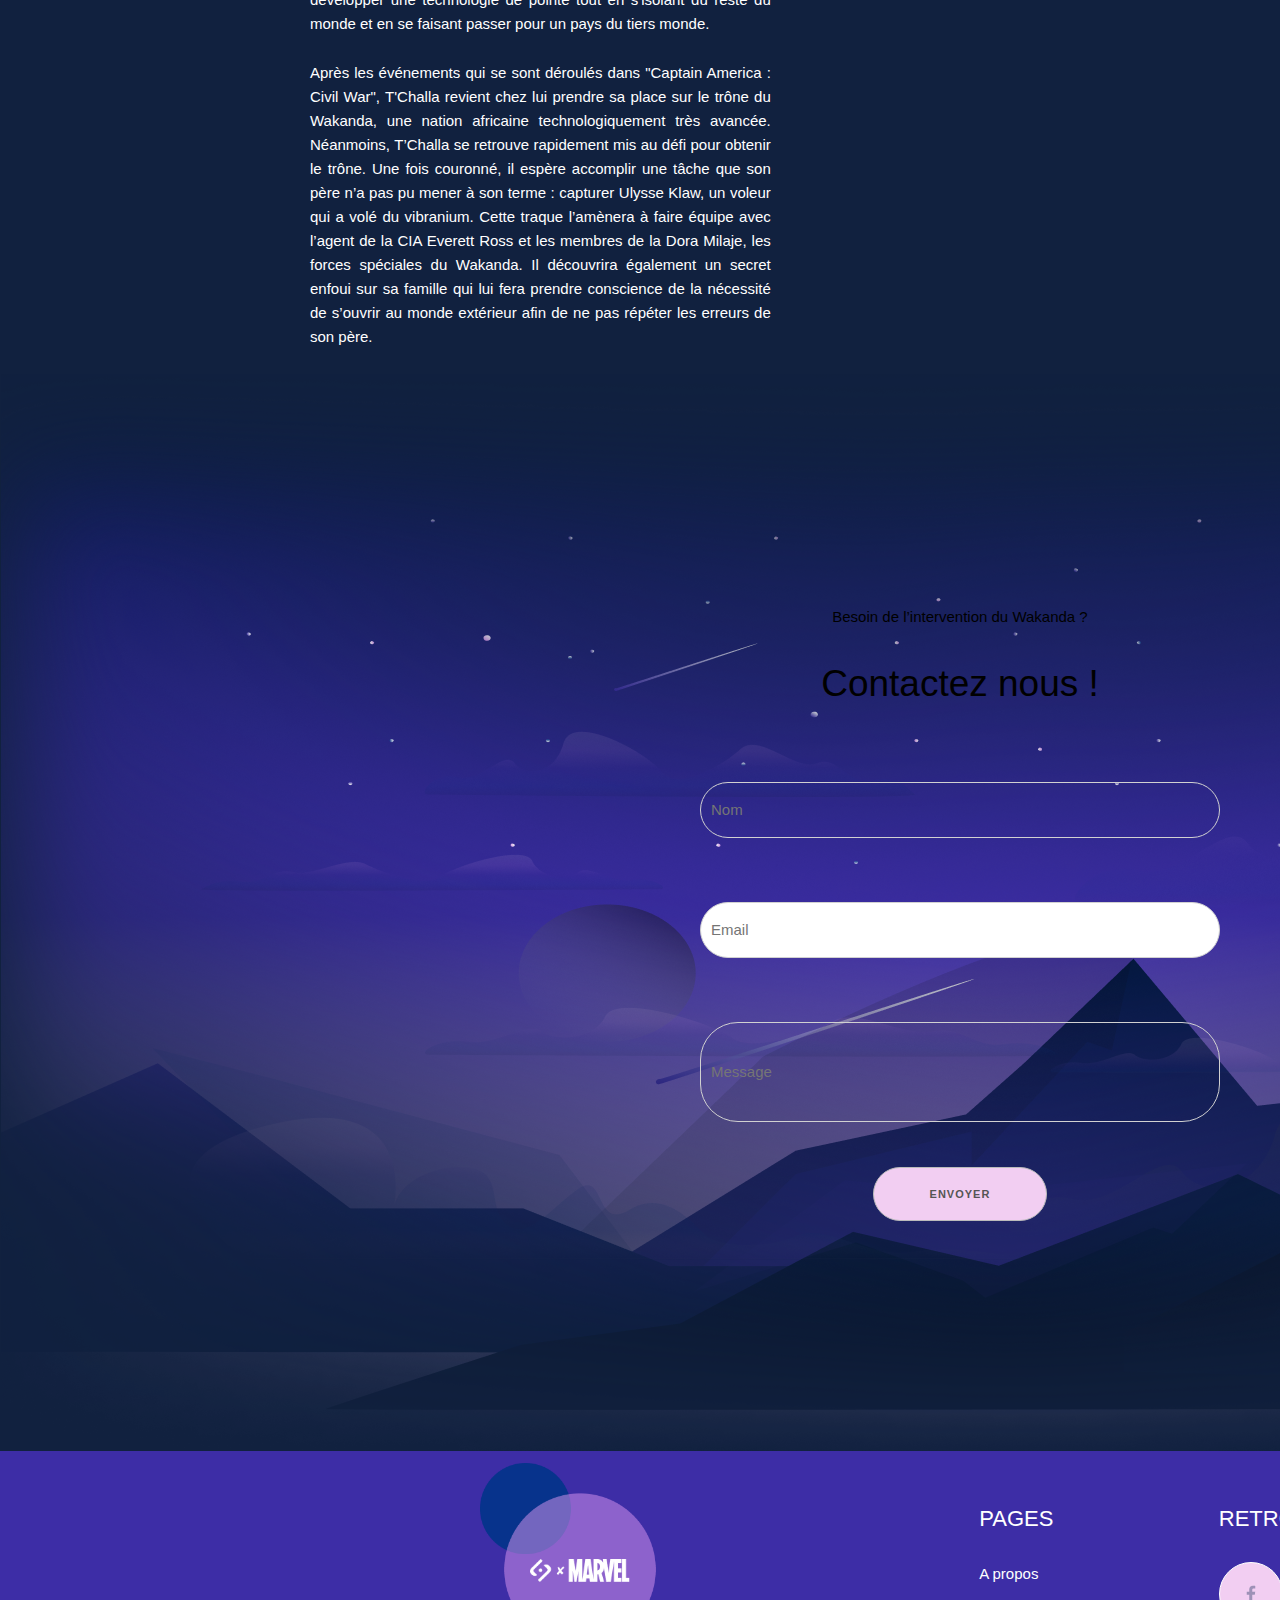
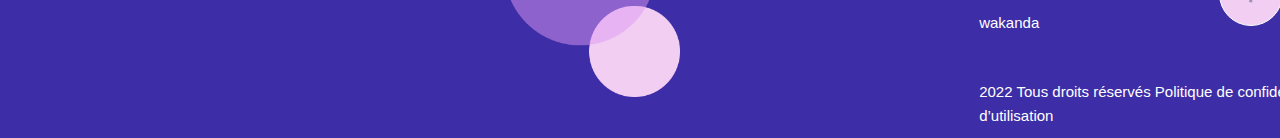
==== commit 09e07922: "Création du bouton fleche droite: taille, positionnement et coloration" ====
--- a/Code/index.html
+++ b/Code/index.html
@@ -47,7 +47,7 @@
 
 </header>
 <main style="color: white; text-align:justify;">
-    <div>
+    <div class="conteneur_fleche">
         <div class="grandeImage"><img src="../Accueil/Pantherhome2.png" alt="homme avec 2 epees"></div>
         <div class="bar_text_image">
             <div class="bar_text">
@@ -77,6 +77,7 @@
             </div>
 
             <div><img src="../Accueil/Pantherhome4.png" alt="femme agressive" class="bar_image"></div>
+            <div><img src="../Accueil/fleche-droite.png" alt="" class="taille_fleche"></div>
         </div>
     </div>
     <div>
--- a/Code/style3.css
+++ b/Code/style3.css
@@ -64,3 +64,20 @@
     font-size: 68px;
 }
 
+.conteneur_fleche {
+     background-color: #071c42;
+    position: relative;
+ }
+
+.taille_fleche {
+    position: absolute;
+    top: 50%;
+    transform: translate(-50%, -50%);
+    width: 20px;
+    height: auto;
+    background-color: #051739;
+    border-radius: 30px;
+    padding: 10px;
+    margin-left: -70px;
+}
+
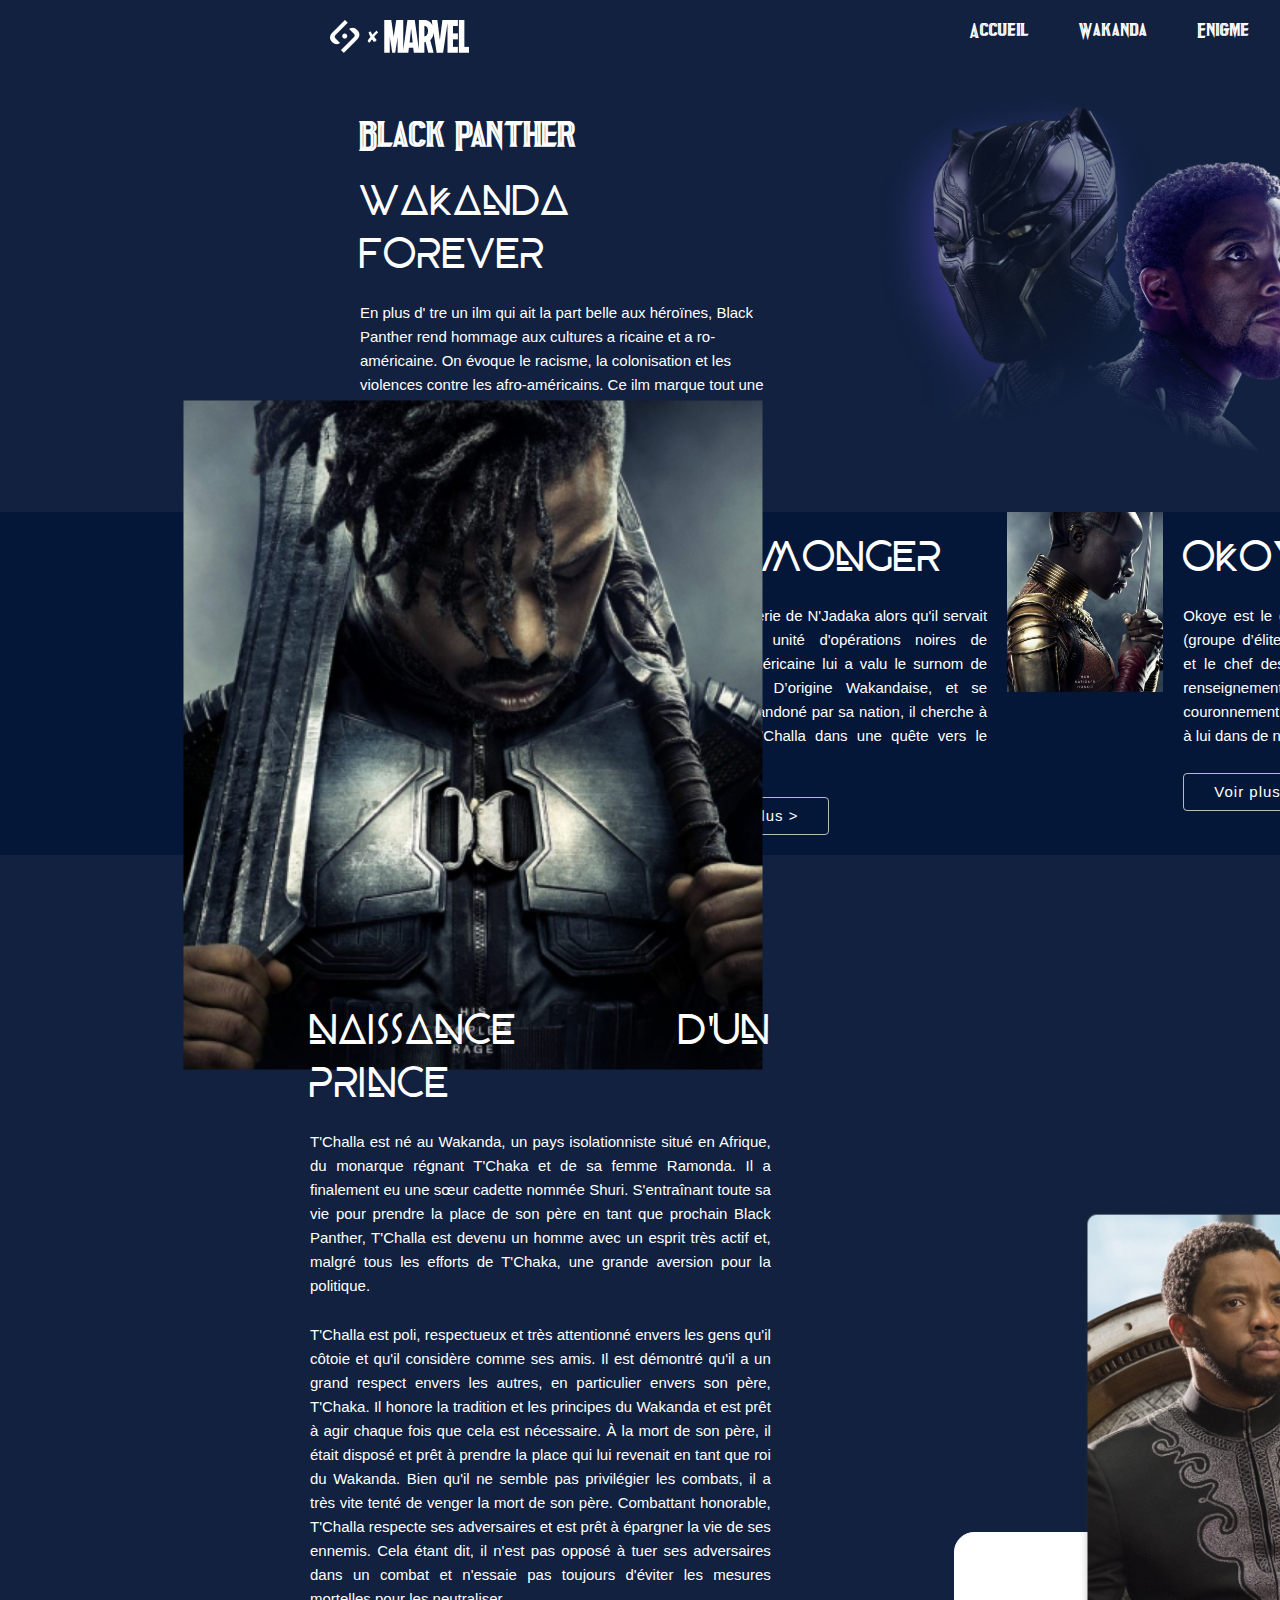
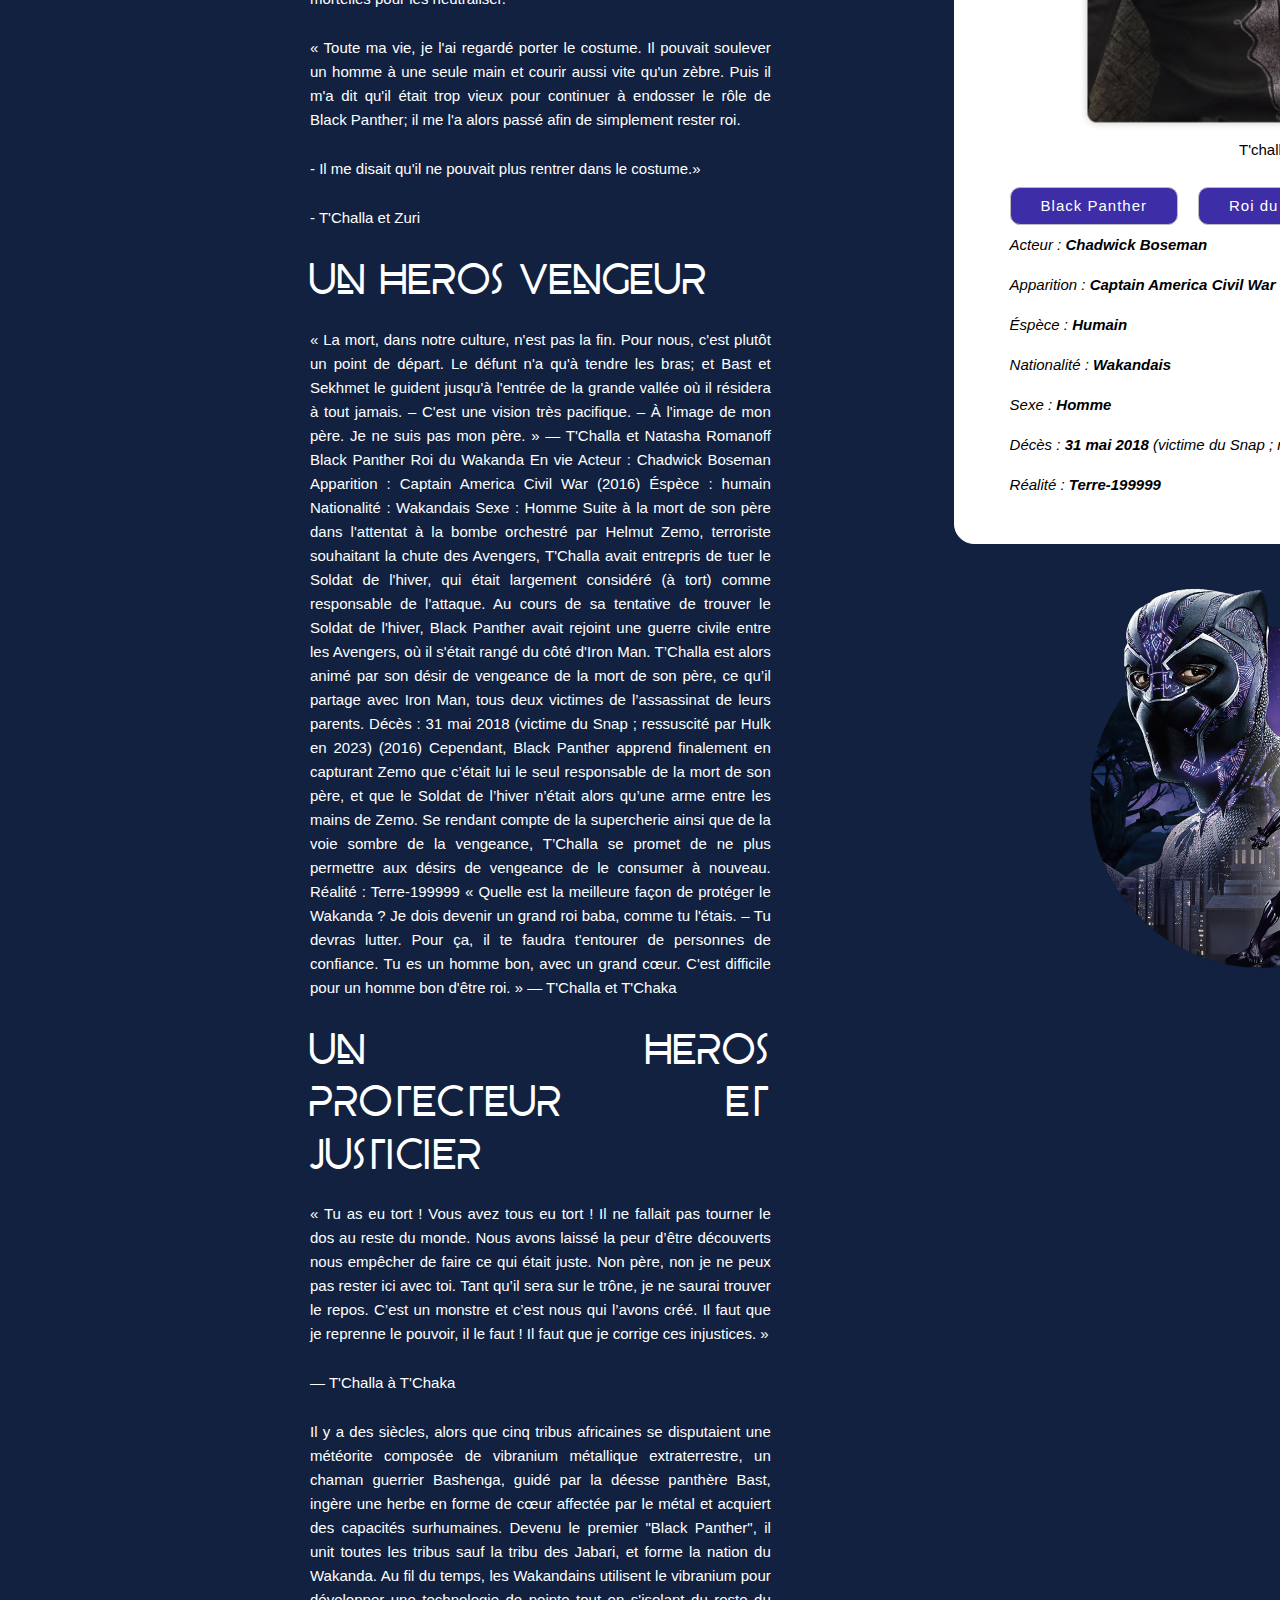
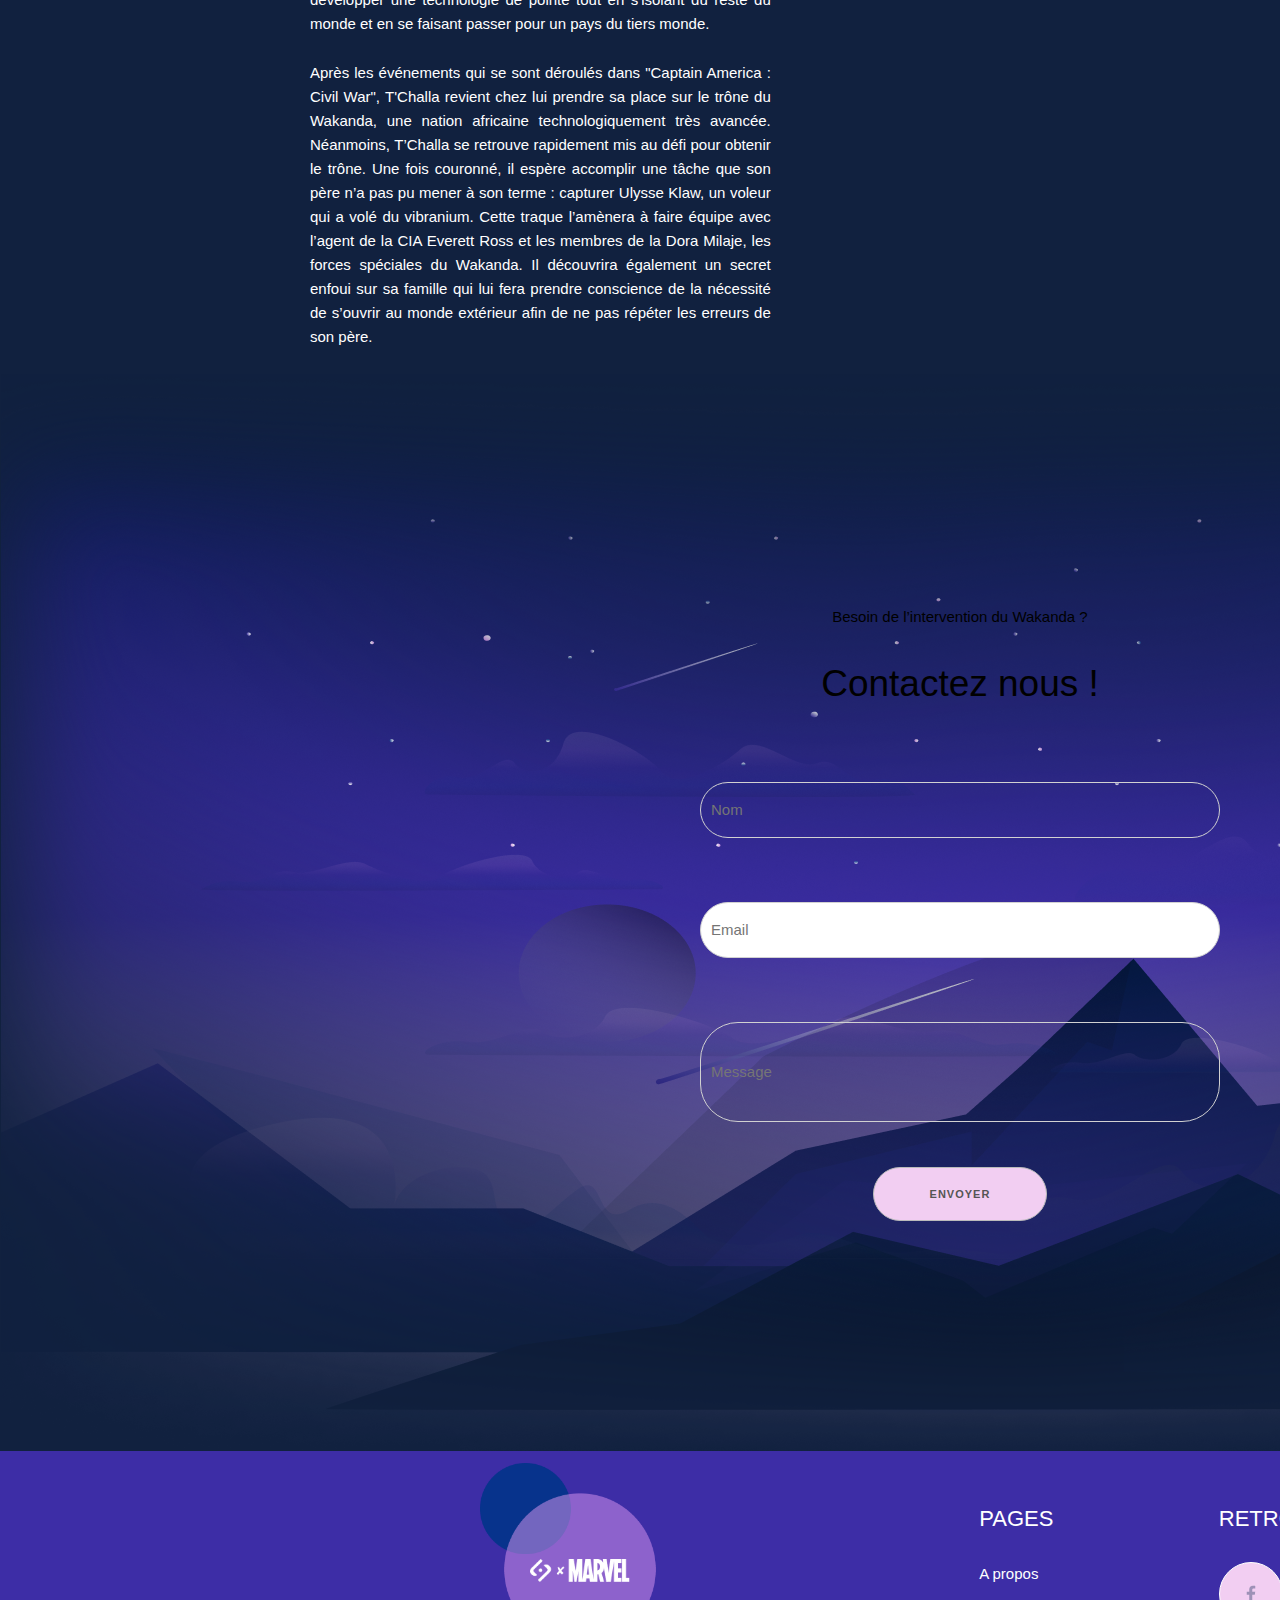
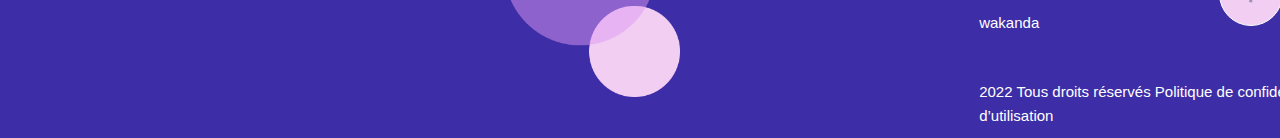
==== commit e7058bd9: "Ajout d'un effet de zoom sur les images de la page d'accueil." ====
--- a/Code/index.html
+++ b/Code/index.html
@@ -11,6 +11,7 @@
     <link rel="stylesheet" href="../normalize.css">
     <title>Black Panther</title>
     <script src="script/zoom.js" defer></script>
+    <script src="image_suivante_effet.js" defer></script>
 </head>
 <body>
 <header style="color: white">
@@ -62,7 +63,7 @@
                 <button>Voir plus ></button>
             </div>
 
-            <div><img src="../Accueil/Pantherhome3.png" alt="femme avec petit epee" class="bar_image"></div>
+            <div><img src="../Accueil/Pantherhome3.png" alt="femme avec petit epee" class="bar_image image2"></div>
 
             <div class="bar_text">
                 <h2>Okoye</h2>
@@ -76,8 +77,8 @@
                 <button>Voir plus ></button>
             </div>
 
-            <div><img src="../Accueil/Pantherhome4.png" alt="femme agressive" class="bar_image"></div>
-            <div><img src="../Accueil/fleche-droite.png" alt="" class="taille_fleche"></div>
+            <div><img src="../Accueil/Pantherhome4.png" alt="femme agressive" class="bar_image image3"></div>
+            <div class="image_suivante_effet"><img src="../Accueil/fleche-droite.png" alt="" class="taille_fleche"></div>
         </div>
     </div>
     <div>
@@ -270,7 +271,7 @@
     </div>
 
 
-
+<div class="liste_image"></div>
 
 </footer>
 </body>
--- a/Code/style3.css
+++ b/Code/style3.css
@@ -65,7 +65,7 @@
 }
 
 .conteneur_fleche {
-     background-color: #071c42;
+     background-color: #051739;
     position: relative;
  }
 
@@ -75,7 +75,7 @@
     transform: translate(-50%, -50%);
     width: 20px;
     height: auto;
-    background-color: #051739;
+    background-color: #092355;
     border-radius: 30px;
     padding: 10px;
     margin-left: -70px;
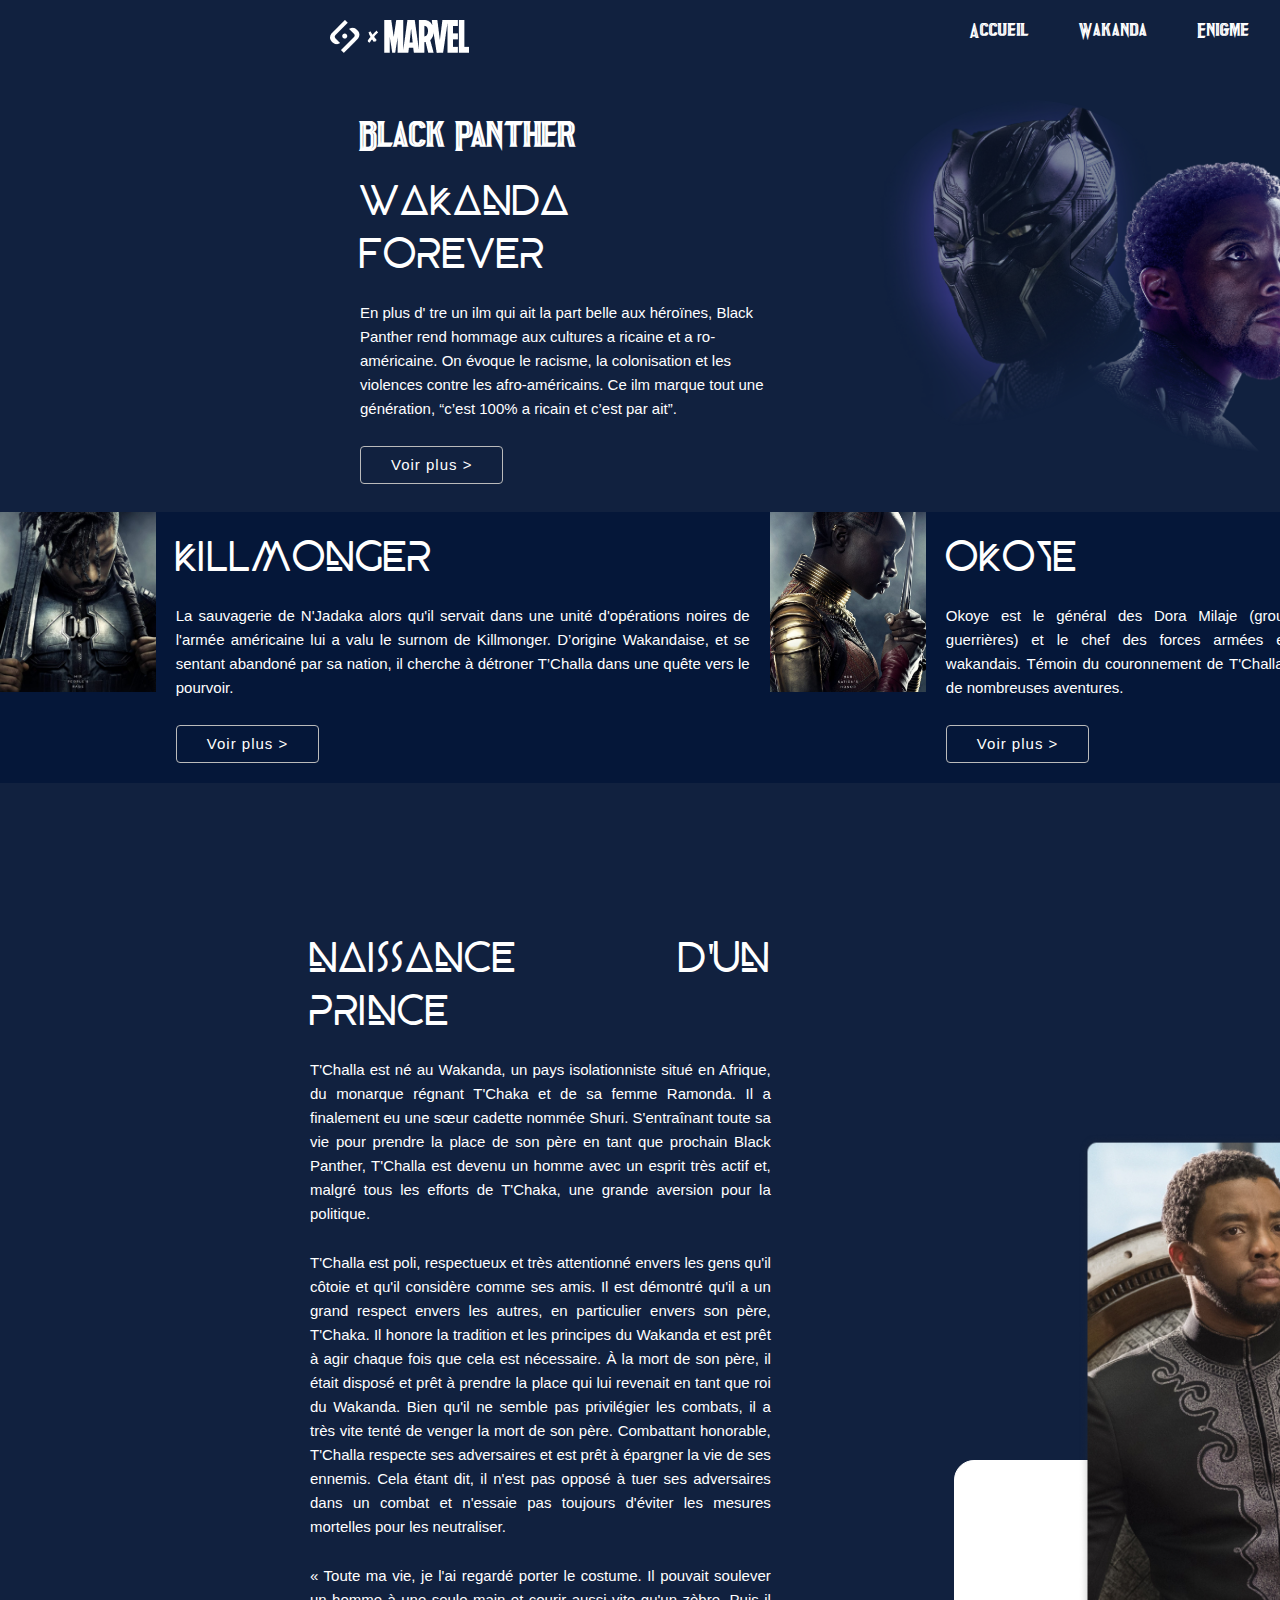
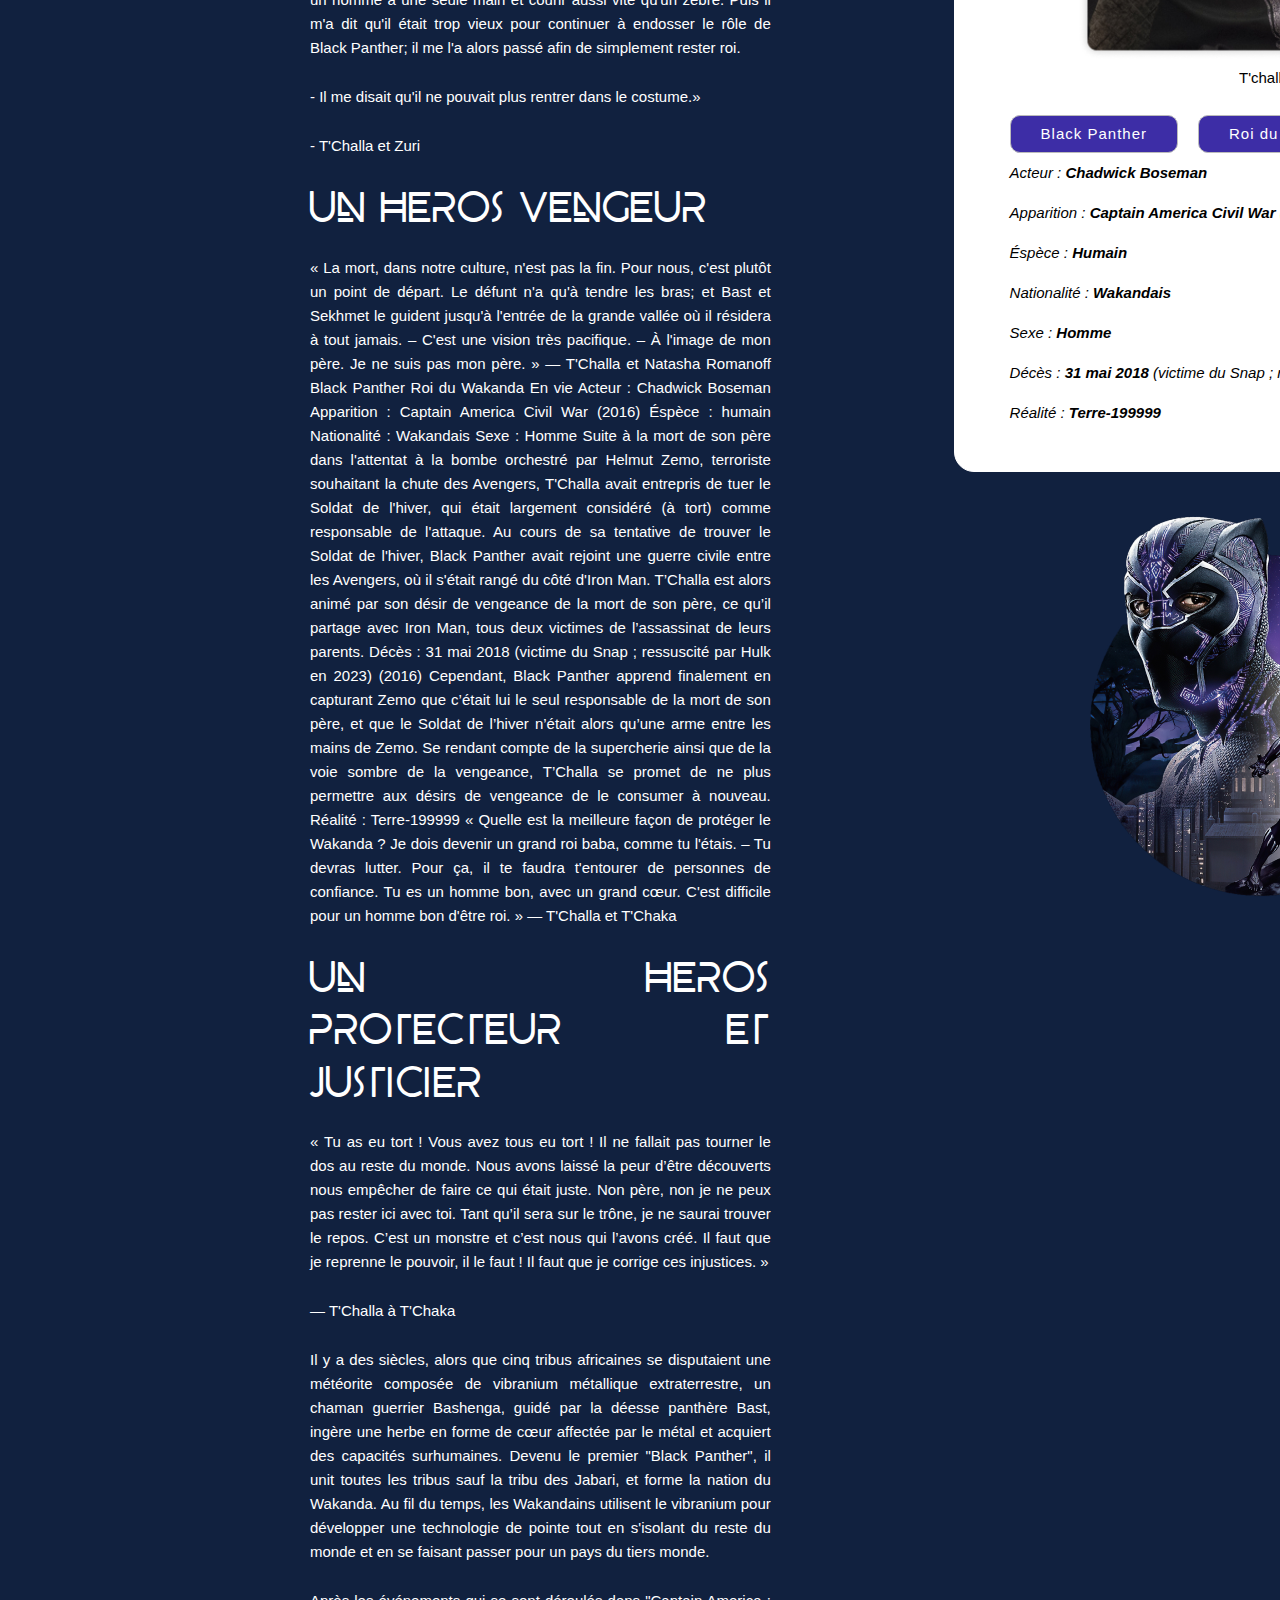
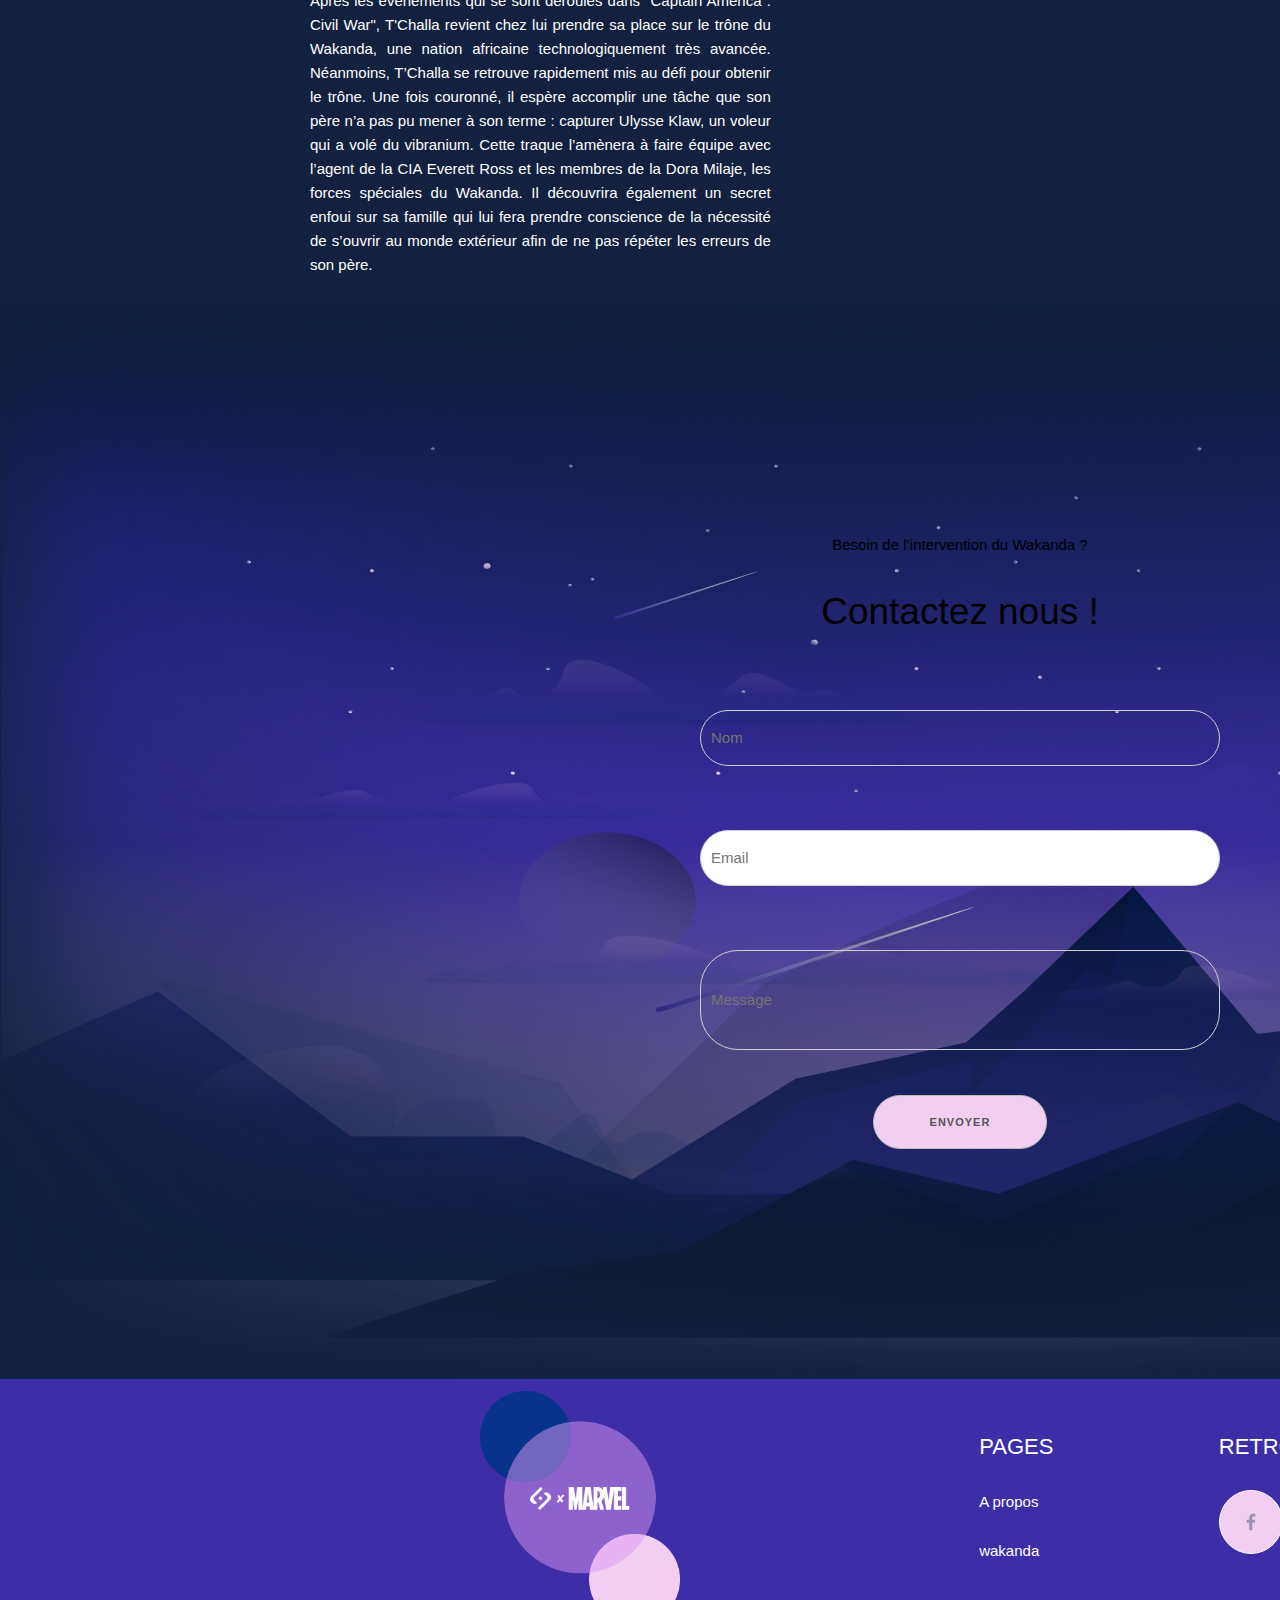
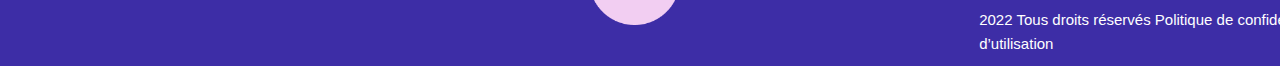
==== commit 49d79b84: "Modifier la place de grandImage (grandeImage supprimée) / Lui attribuer la class image1" ====
--- a/Code/index.html
+++ b/Code/index.html
@@ -49,8 +49,8 @@
 </header>
 <main style="color: white; text-align:justify;">
     <div class="conteneur_fleche">
-        <div class="grandeImage"><img src="../Accueil/Pantherhome2.png" alt="homme avec 2 epees"></div>
         <div class="bar_text_image">
+            <div><img src="../Accueil/Pantherhome2.png" alt="homme avec 2 epees" class="bar_image image1"></div>
             <div class="bar_text">
                 <h2>KILLMONGER</h2>
 
